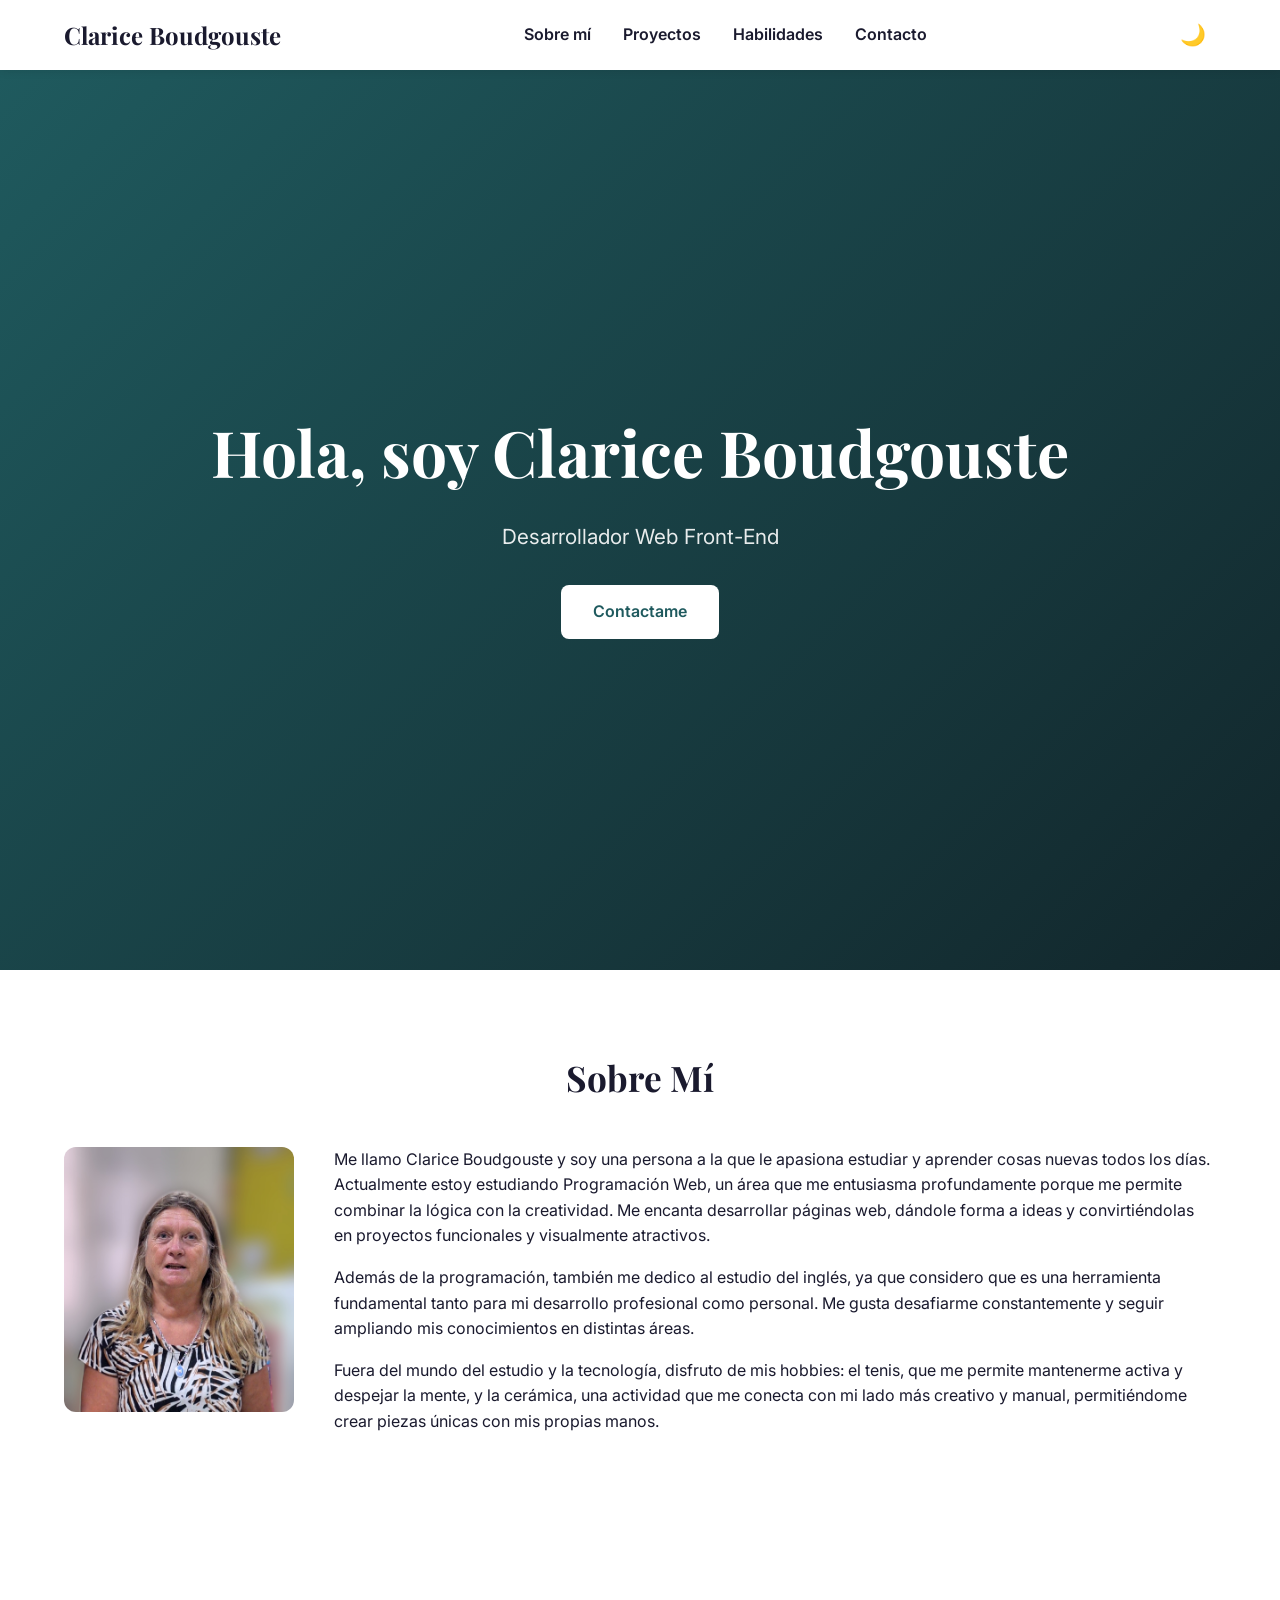
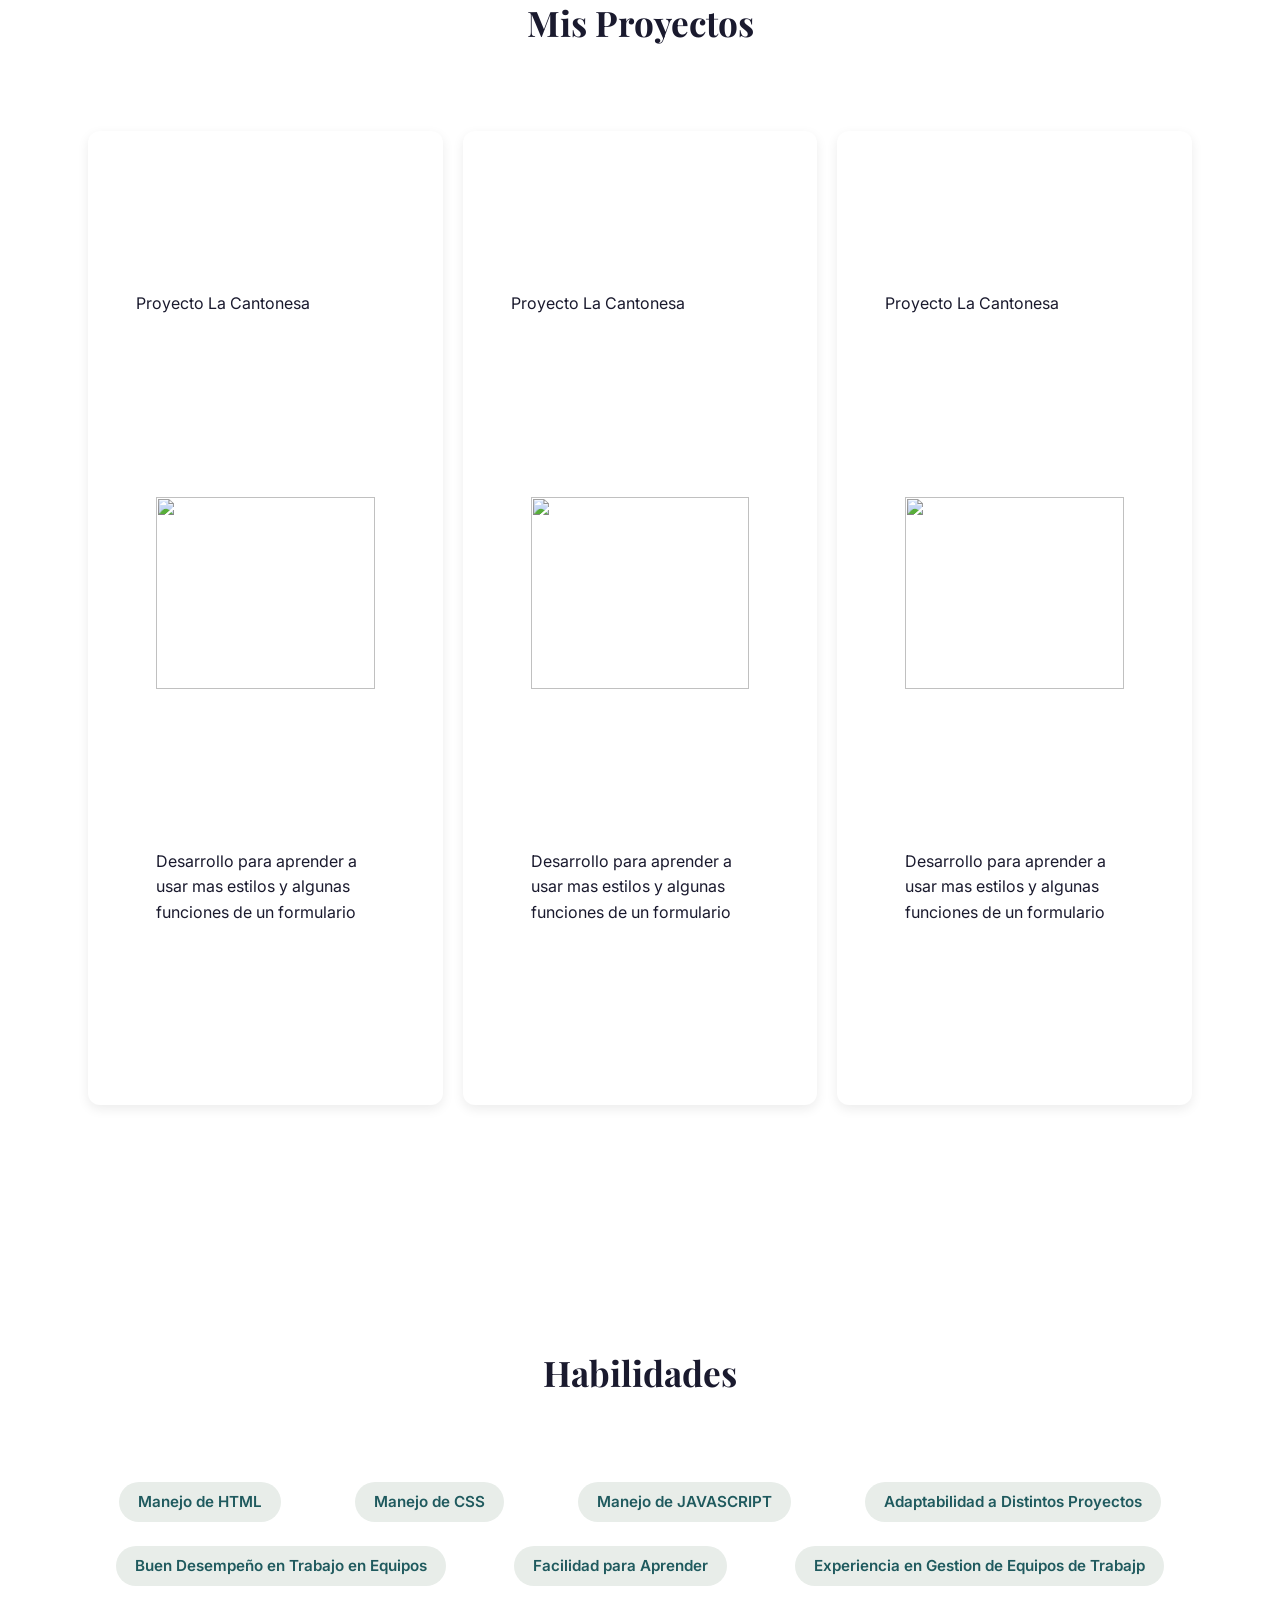
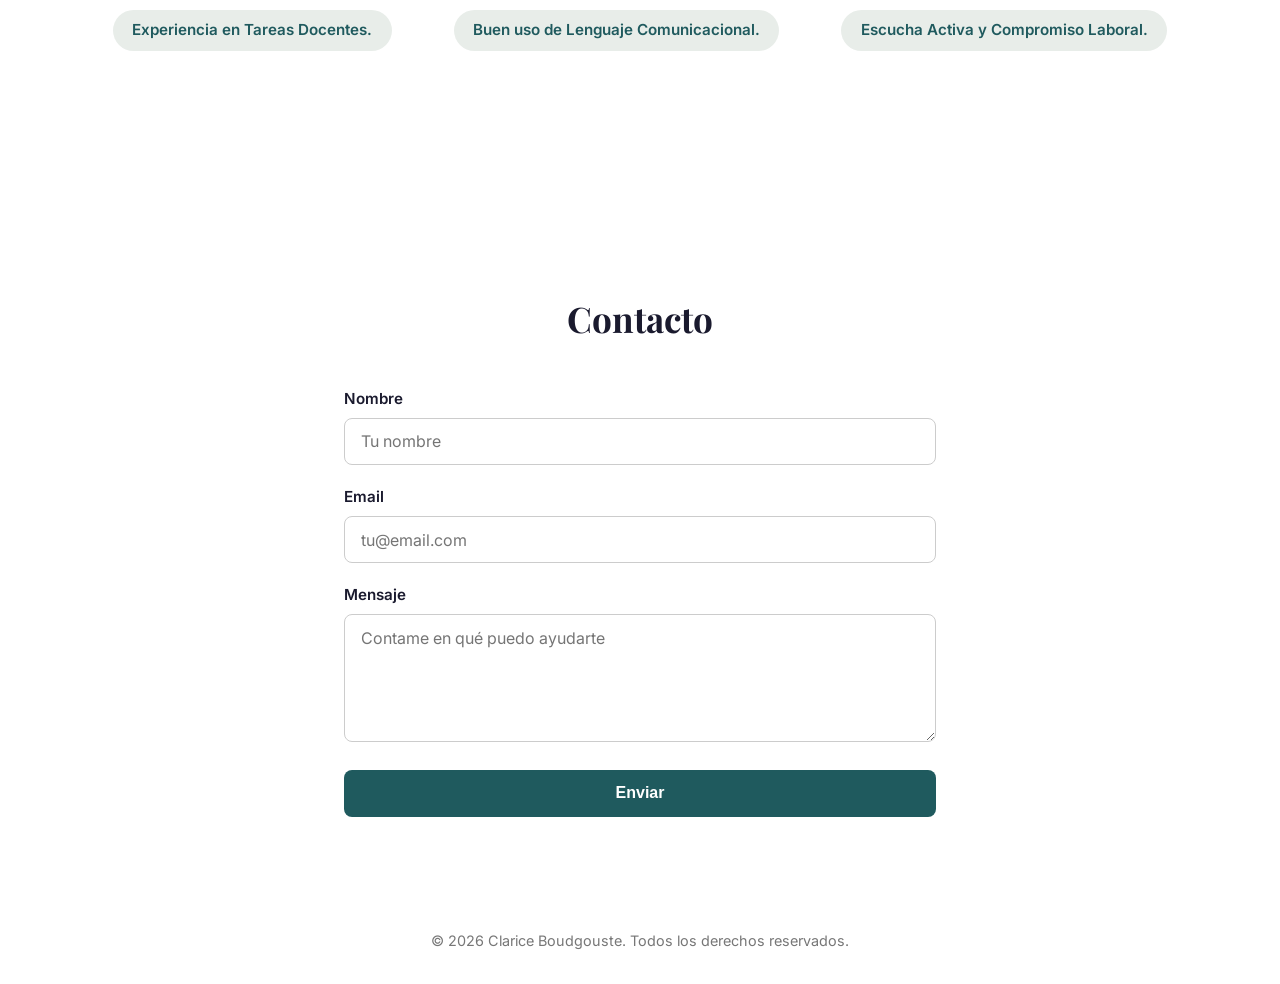
==== index.html @ e17a6f8a "Inicio del proyecto de mi portfolio" ====
<!DOCTYPE html>
<html lang="es">
<head>
  <meta charset="UTF-8">
  <meta name="viewport" content="width=device-width, initial-scale=1.0">
  <title>Mi Portfolio — [Tu Nombre]</title>
  <link rel="stylesheet" href="styles.css">
  <!-- Google Fonts -->
  <link rel="preconnect" href="https://fonts.googleapis.com">
  <link href="https://fonts.googleapis.com/css2?family=INTER:wght@400;600;700&family=PLAYFAIR+DISPLAY:wght@700&display=swap" rel="stylesheet">
</head>
<body>
  <header>
    <nav>
      <a href="#" class="logo">Clarice Boudgouste</a>
      <ul class="nav-links">
        <li><a href="#sobre-mi">Sobre mí</a></li>
        <li><a href="#proyectos">Proyectos</a></li>
        <li><a href="#habilidades">Habilidades</a></li>
        <li><a href="#contacto">Contacto</a></li>
      </ul>
      <button id="toggle-tema">🌙</button>
    </nav>
  </header>

  <main>
    <section id="hero">
      <h1>Hola, soy Clarice Boudgouste</h1>
      <p>Desarrollador Web Front-End</p>
      <a href="#contacto" class="btn-cta">Contactame</a>
    </section>

    <section id="sobre-mi">
      <h2>Sobre Mí</h2>
      <div class="sobre-mi-contenido">
        <img id="foto" src="foto_persona_mejorada.jpg" alt="Foto Personal">
        <div class="sobre-mi-texto">
          <p>Me llamo Clarice Boudgouste y soy una persona a la que le apasiona estudiar y aprender cosas nuevas todos los días. Actualmente estoy estudiando Programación Web, un área que me entusiasma profundamente porque me permite combinar la lógica con la creatividad. Me encanta desarrollar páginas web, dándole forma a ideas y convirtiéndolas en proyectos funcionales y visualmente atractivos. </p>

          <p>Además de la programación, también me dedico al estudio del inglés, ya que considero que es una herramienta fundamental tanto para mi desarrollo profesional como personal. Me gusta desafiarme constantemente y seguir ampliando mis conocimientos en distintas áreas. </p>

          <p>Fuera del mundo del estudio y la tecnología, disfruto de mis hobbies: el tenis, que me permite mantenerme activa y despejar la mente, y la cerámica, una actividad que me conecta con mi lado más creativo y manual, permitiéndome crear piezas únicas con mis propias manos.</p>
        </div>
      </div>
    </section>

    <section id="proyectos">
      <h2>Mis Proyectos</h2>
       

        <section class="proyectos-grid">

          <section class="tarjeta-proyecto">
            <section class="tarjeta-proyecto-h3">
              Proyecto La Cantonesa
            </section>
            <section class="tarjeta-proyecto-contenido">
              <section class="tarjeta-proyecto-img">
                <img src="C:\Users\cboud\Programacion web\Proyecto16\LA CANTONESA.jpg" alt="">
              </section>
              <section class="tarjeta-proyecto-p">
                Desarrollo para aprender a usar mas estilos y algunas funciones de un formulario
              </section>
            </section>
          </section> <!-- ✅ cierra la tarjeta 1 -->

          <section class="tarjeta-proyecto">
            <section class="tarjeta-proyecto-h3">
              Proyecto La Cantonesa
            </section>
            <section class="tarjeta-proyecto-contenido">
              <section class="tarjeta-proyecto-img">
                <img src="C:\Users\cboud\Programacion web\Proyecto16\LA CANTONESA.jpg" alt="">
              </section>
              <section class="tarjeta-proyecto-p">
                Desarrollo para aprender a usar mas estilos y algunas funciones de un formulario
              </section>
            </section>
          </section> <!-- ✅ cierra la tarjeta 2 -->


           <section class="tarjeta-proyecto">
            <section class="tarjeta-proyecto-h3">
              Proyecto La Cantonesa
            </section>
            <section class="tarjeta-proyecto-contenido">
              <section class="tarjeta-proyecto-img">
                <img src="C:\Users\cboud\Programacion web\Proyecto16\LA CANTONESA.jpg" alt="">
              </section>
              <section class="tarjeta-proyecto-p">
                Desarrollo para aprender a usar mas estilos y algunas funciones de un formulario
              </section>
            </section>
          </section> <!-- ✅ cierra la tarjeta 3 -->

       </section>
      <!-- Grid de tarjetas con Flexbox wrap -->
    </section>

    <section id="habilidades">
      <h2>Habilidades</h2>
      <section class="tags-container">
        <section class="tag">
          Manejo de HTML
        </section>
        <section class="tag">
          Manejo de CSS
        </section>
        <section class="tag">
          Manejo de JAVASCRIPT
        </section>
         <section class="tag">
          Adaptabilidad a Distintos Proyectos
        </section> <section class="tag">
          Buen Desempeño en Trabajo en Equipos
        </section> <section class="tag">
          Facilidad para Aprender
        </section> <section class="tag">
          Experiencia en Gestion de Equipos de Trabajp
        </section> <section class="tag">
          Experiencia en Tareas Docentes.
        </section> 
         <section class="tag">
          Buen uso de Lenguaje Comunicacional.
        </section>
       <section class="tag">
         Escucha Activa y Compromiso Laboral.
        </section>

      </section>
      <!-- Tags o barras de tecnologías -->
    </section>

    
     <section id="contacto">
      <h2>Contacto</h2>
      <form id="form-contacto">
        <div>
          <label for="nombre">Nombre</label>
          <input type="text" id="nombre" name="nombre" placeholder="Tu nombre">
        </div>
        <div>
          <label for="email">Email</label>
          <input type="email" id="email" name="email" placeholder="tu@email.com">
        </div>
        <div>
          <label for="mensaje">Mensaje</label>
          <textarea id="mensaje" name="mensaje" placeholder="Contame en qué puedo ayudarte"></textarea>
        </div>
        <button type="submit">Enviar</button>
      </form>
    </section>
  </main>

  <footer>
    <p>© 2026 Clarice Boudgouste. Todos los derechos reservados.</p>
  </footer>

  <script src="script.js"></script>
</body>
</html>
---- styles.css ----
/* ============================================
   BASE
   ============================================ */
* {
  box-sizing: border-box;
}

body {
  margin: 0;
  padding: 0;
  font-family: 'Inter', sans-serif;
  line-height: 1.6;
  color: #1a1a2e;
  transition: background 0.3s ease, color 0.3s ease;
}

h1, h2 {
  font-family: 'Playfair Display', serif;
  margin: 0;
}

p, ul {
  margin: 0;
  padding: 0;
}

a {
  text-decoration: none;
  color: inherit;
}

section {
  padding: 5rem 1.5rem;
  max-width: 75rem;
  margin: 0 auto;
}

section h2 {
  font-size: 2.2rem;
  margin-bottom: 2.5rem;
  text-align: center;
}

#proyectos h2,
#habilidades h2 {
  margin-bottom: 0;
}

footer {
  text-align: center;
  padding: 2rem 1.5rem;
  font-size: 0.9rem;
  color: #777;
}

/* ============================================
   NAVEGACIÓN
   ============================================ */
header {
  position: sticky;
  top: 0;
  z-index: 100;
  background: #ffffff;
  box-shadow: 0 0.125rem 0.5rem rgba(0, 0, 0, 0.08);
}

nav {
  display: flex;
  justify-content: space-between;
  align-items: center;
  padding: 1rem 1.5rem;
  max-width: 75rem;
  margin: 0 auto;
  gap: 1rem;
}

.logo {
  font-family: 'Playfair Display', serif;
  font-size: 1.5rem;
  font-weight: 700;
}

.nav-links {
  display: flex;
  align-items: center;
  gap: 2rem;
  list-style: none;
}

.nav-links a {
  font-size: 1rem;
  font-weight: 600;
  transition: color 0.3s ease;
}

.nav-links a:hover {
  color: #1F5A5E;
}

#toggle-tema {
  border: none;
  background: none;
  font-size: 1.3rem;
  cursor: pointer;
  padding: 0.3rem 0.6rem;
  border-radius: 0.5rem;
  transition: background 0.3s ease;
}

#toggle-tema:hover {
  background: rgba(0, 0, 0, 0.06);
}

/* ============================================
   HERO
   ============================================ */
#hero {
  min-height: 100vh;
  max-width: 100%;
  display: flex;
  flex-direction: column;
  align-items: center;
  justify-content: center;
  text-align: center;
  padding: 2rem 1.5rem;
  background: linear-gradient(135deg, #1F5A5E 0%, #12262B 100%);
  color: #ffffff;
}

#hero h1 {
  font-size: clamp(2.5rem, 5vw, 4rem);
  font-weight: 700;
  margin-bottom: 1rem;
}

#hero p {
  font-size: clamp(1rem, 2vw, 1.3rem);
  font-family: 'Inter', sans-serif;
  max-width: 40rem;
  margin-bottom: 2rem;
  opacity: 0.9;
}

.btn-cta {
  display: inline-block;
  padding: 0.9rem 2rem;
  border: none;
  border-radius: 0.5rem;
  background: #ffffff;
  color: #1F5A5E;
  font-size: 1rem;
  font-weight: 600;
  cursor: pointer;
  transition: transform 0.3s ease, box-shadow 0.3s ease;
}

.btn-cta:hover {
  transform: translateY(-0.25rem);
  box-shadow: 0 0.5rem 1rem rgba(0, 0, 0, 0.2);
}

/* ============================================
   SOBRE MÍ
   ============================================ */
#sobre-mi {
  display: flex;
  flex-direction: column;
  align-items: center;
}

.sobre-mi-contenido {
  display: flex;
  flex-wrap: wrap;
  align-items: flex-start;
  justify-content: center;
  gap: 2.5rem;
  text-align: left;
  width: 100%;
}

#foto {
  width: 20%;
  min-width: 12rem;
  border-radius: 0.75rem;
  flex-shrink: 0;
}

.sobre-mi-texto {
  flex: 1 1 20rem;
  display: flex;
  flex-direction: column;
  gap: 1rem;
}
/* ============================================
   PROYECTOS (Flexbox wrap)
   ============================================ */
.proyectos-grid {
  display: flex;
  flex-wrap: wrap;
  gap: 1.25rem; /* 20px */
}

.tarjeta-proyecto {
  flex: 1 1 17.5rem; /* base 280px */
  background: #ffffff;
  border-radius: 0.75rem;
  overflow: hidden;
  box-shadow: 0 0.25rem 0.75rem rgba(0, 0, 0, 0.08);
  transition: all 0.3s ease;
}

.tarjeta-proyecto:hover {
  transform: translateY(-0.5rem);
  box-shadow: 0 0.75rem 1.5rem rgba(0, 0, 0, 0.15);
}

.tarjeta-proyecto img {
  width: 100%;
  height: 12rem;
  object-fit: cover;
  display: block;
}

.tarjeta-proyecto-contenido {
  padding: 1.25rem;
}

.tarjeta-proyecto h3 {
  font-size: 1.2rem;
  margin-bottom: 0.5rem;
}

.tarjeta-proyecto p {
  font-size: 0.95rem;
  color: #555;
}

/* ============================================
   HABILIDADES (tags/badges)
   ============================================ */
.tags-container {
  display: flex;
  flex-wrap: wrap;
  justify-content: center;
  row-gap: 1.5rem;     /* separación vertical, entre líneas */
  column-gap: 0.75rem; /* separación horizontal, entre tags */
}

.tag {
  display: inline-block;
  padding: 0.5rem 1.2rem;
  border-radius: 2rem;
  background: #E8EDE9;
  color: #1F5A5E;
  font-size: 0.95rem;
  font-weight: 600;
  transition: transform 0.3s ease, background 0.3s ease;
}

.tag:hover {
  transform: translateY(-0.2rem);
  background: #C9A24B;
  color: #ffffff;
}

/* ============================================
   CONTACTO (Formulario)
   ============================================ */
#contacto {
  max-width: 40rem;
}

#form-contacto {
  display: flex;
  flex-direction: column;
  gap: 1.25rem;
}

#form-contacto label {
  font-size: 0.95rem;
  font-weight: 600;
  margin-bottom: 0.4rem;
  display: block;
}

#form-contacto input,
#form-contacto textarea {
  width: 100%;
  padding: 0.8rem 1rem;
  border: 0.0625rem solid #ccc;
  border-radius: 0.5rem;
  font-size: 1rem;
  font-family: inherit;
  outline: none;
  transition: border-color 0.3s ease, box-shadow 0.3s ease;
}

#form-contacto textarea {
  resize: vertical;
  min-height: 8rem;
}

#form-contacto input:focus,
#form-contacto textarea:focus {
  border-color: #1F5A5E;
  box-shadow: 0 0 0 0.2rem rgba(31, 90, 94, 0.2);
}

#form-contacto button {
  padding: 0.9rem;
  border: none;
  border-radius: 0.5rem;
  background: #1F5A5E;
  color: #ffffff;
  font-size: 1rem;
  font-weight: 600;
  cursor: pointer;
  transition: background 0.3s ease;
}

#form-contacto button:hover {
  background: #163E41;
}

/* ============================================
   MODO OSCURO
   ============================================ */
body.dark-mode {
  background: #12262B;
  color: #e0e0e0;
}

body.dark-mode header {
  background: #16302F;
  box-shadow: 0 0.125rem 0.5rem rgba(0, 0, 0, 0.4);
}

body.dark-mode .logo {
  color: #e0e0e0;
}

body.dark-mode .nav-links a {
  color: #e0e0e0;
}

body.dark-mode #toggle-tema:hover {
  background: rgba(255, 255, 255, 0.1);
}

body.dark-mode .tarjeta-proyecto {
  background: #16302F;
  color: #e0e0e0;
}

body.dark-mode .tarjeta-proyecto p {
  color: #b0b0b0;
}

body.dark-mode .tag {
  background: #16302F;
  color: #C9A24B;
}

body.dark-mode input,
body.dark-mode textarea {
  background: #16302F;
  color: #e0e0e0;
  border-color: #444;
}

body.dark-mode input:focus,
body.dark-mode textarea:focus {
  border-color: #C9A24B;
  box-shadow: 0 0 0 0.2rem rgba(201, 162, 75, 0.25);
}

body.dark-mode footer {
  color: #999;
}

/* ============================================
   RESPONSIVE
   ============================================ */

/* Tablet */
@media (max-width: 768px) {
  nav {
    flex-wrap: wrap;
  }

  .nav-links {
    flex-direction: column;
    align-items: center;
    gap: 1rem;
    width: 100%;
    order: 3;
    padding-top: 1rem;
  }

  .proyectos-grid {
    gap: 1rem;
  }

  .tarjeta-proyecto {
    flex: 1 1 45%; /* 2 columnas */
  }

  section {
    padding: 3.5rem 1.5rem;
  }
}

/* Móvil */
@media (max-width: 480px) {
  .proyectos-grid {
    flex-direction: column;
  }

  .tarjeta-proyecto {
    flex: 1 1 100%; /* 1 columna */
  }

  h1 {
    font-size: 1.8rem;
  }

  .sobre-mi-contenido {
    flex-direction: column;
    align-items: center;
    text-align: center;
  }

  #foto {
    width: 50%;
  }

  #contacto {
    padding: 3rem 1rem;
  }

  nav {
    padding: 1rem;
  }
}
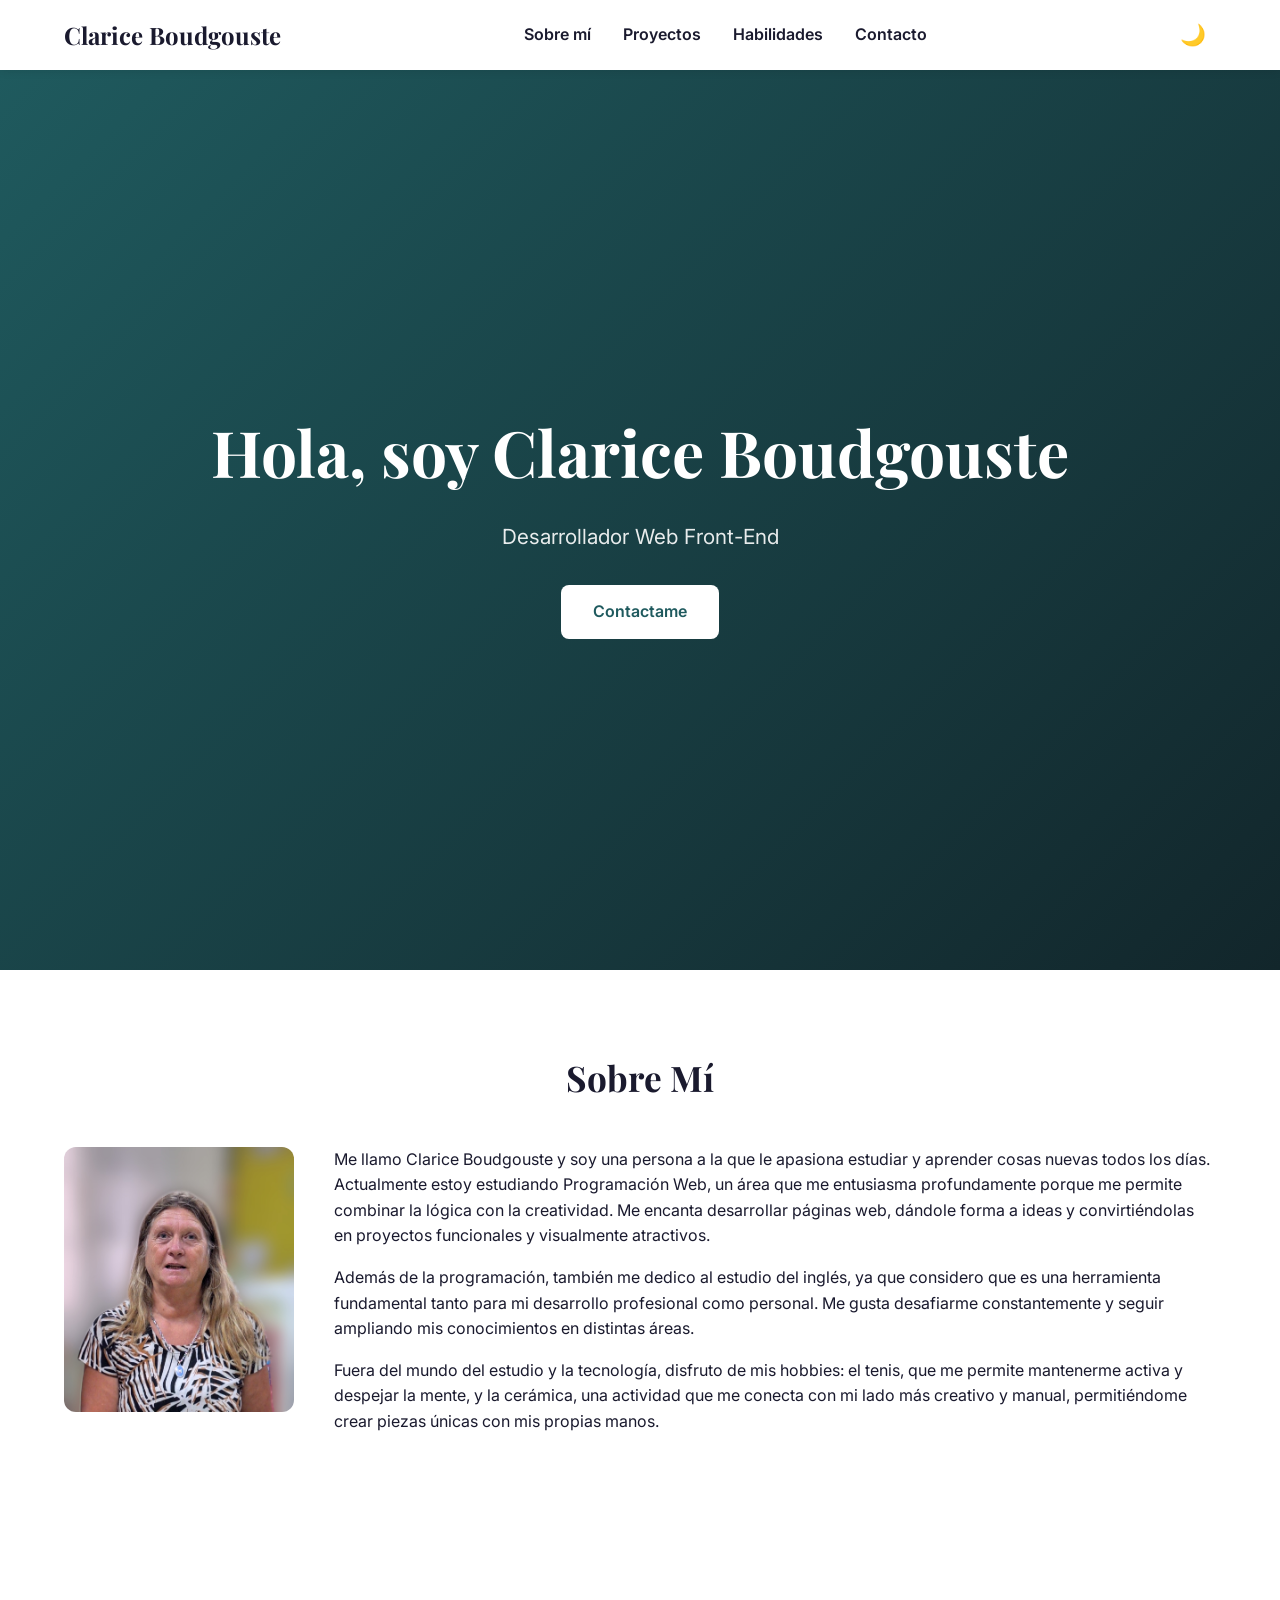
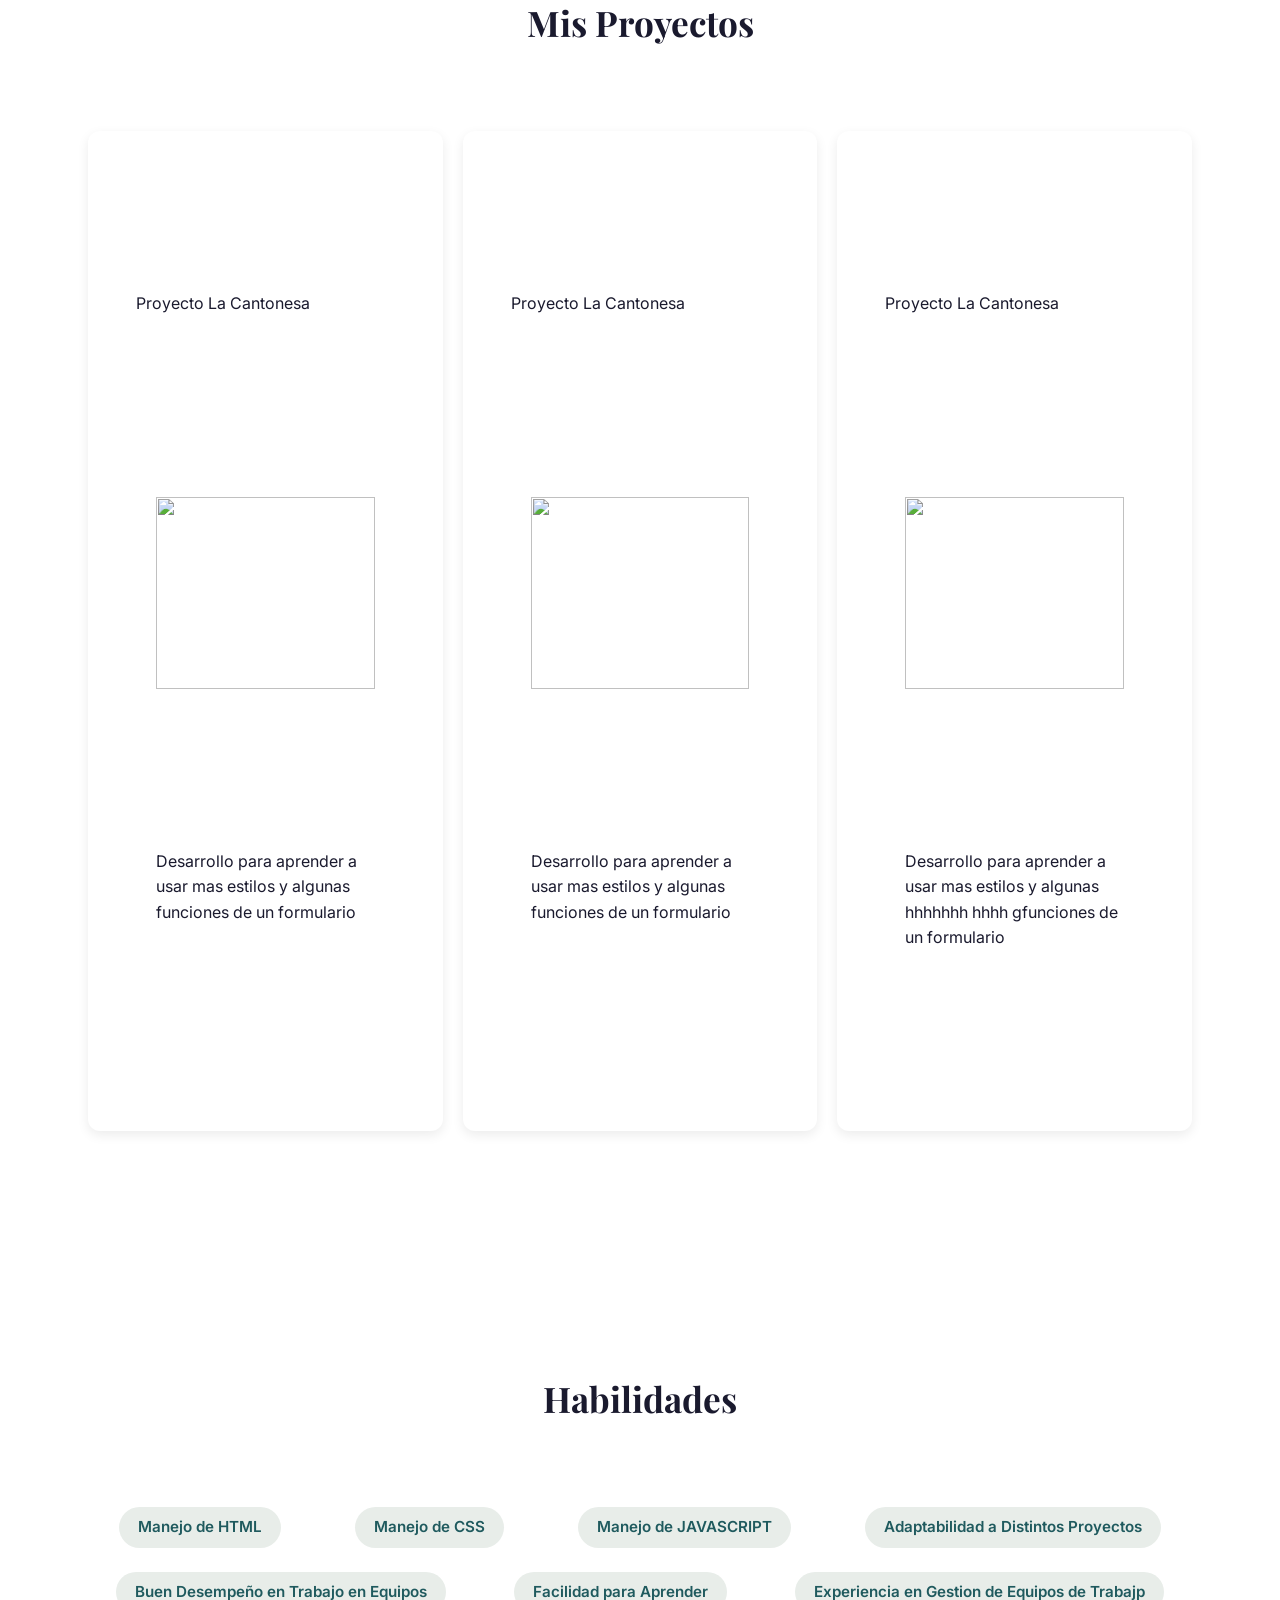
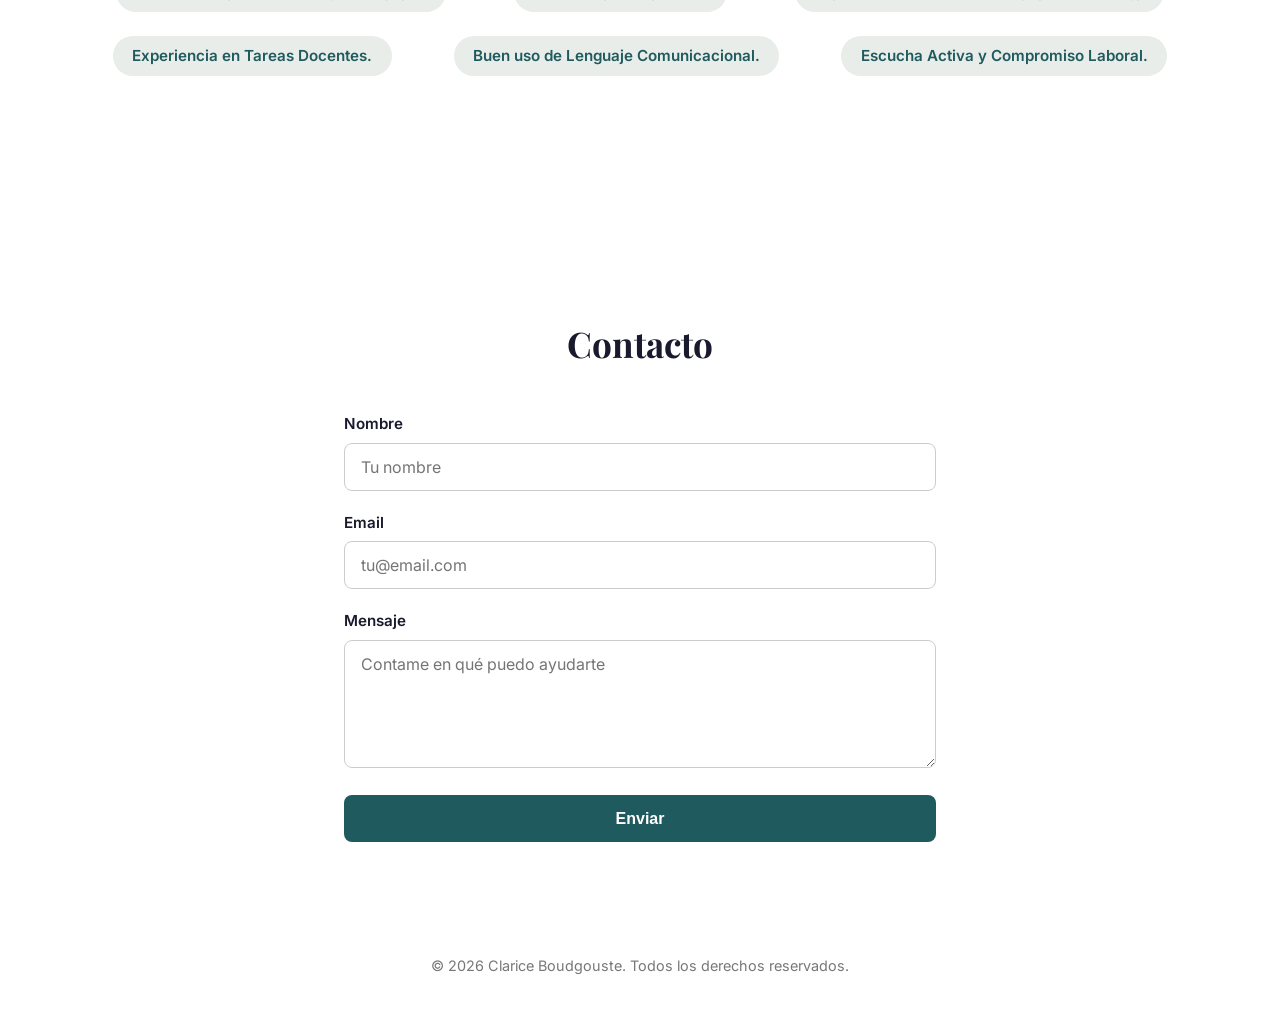
==== commit 1e455457: "Prueba de modificacion" ====
--- a/index.html
+++ b/index.html
@@ -88,7 +88,7 @@
                 <img src="C:\Users\cboud\Programacion web\Proyecto16\LA CANTONESA.jpg" alt="">
               </section>
               <section class="tarjeta-proyecto-p">
-                Desarrollo para aprender a usar mas estilos y algunas funciones de un formulario
+                Desarrollo para aprender a usar mas estilos y algunas  hhhhhhh   hhhh  gfunciones de un formulario
               </section>
             </section>
           </section> <!-- ✅ cierra la tarjeta 3 -->
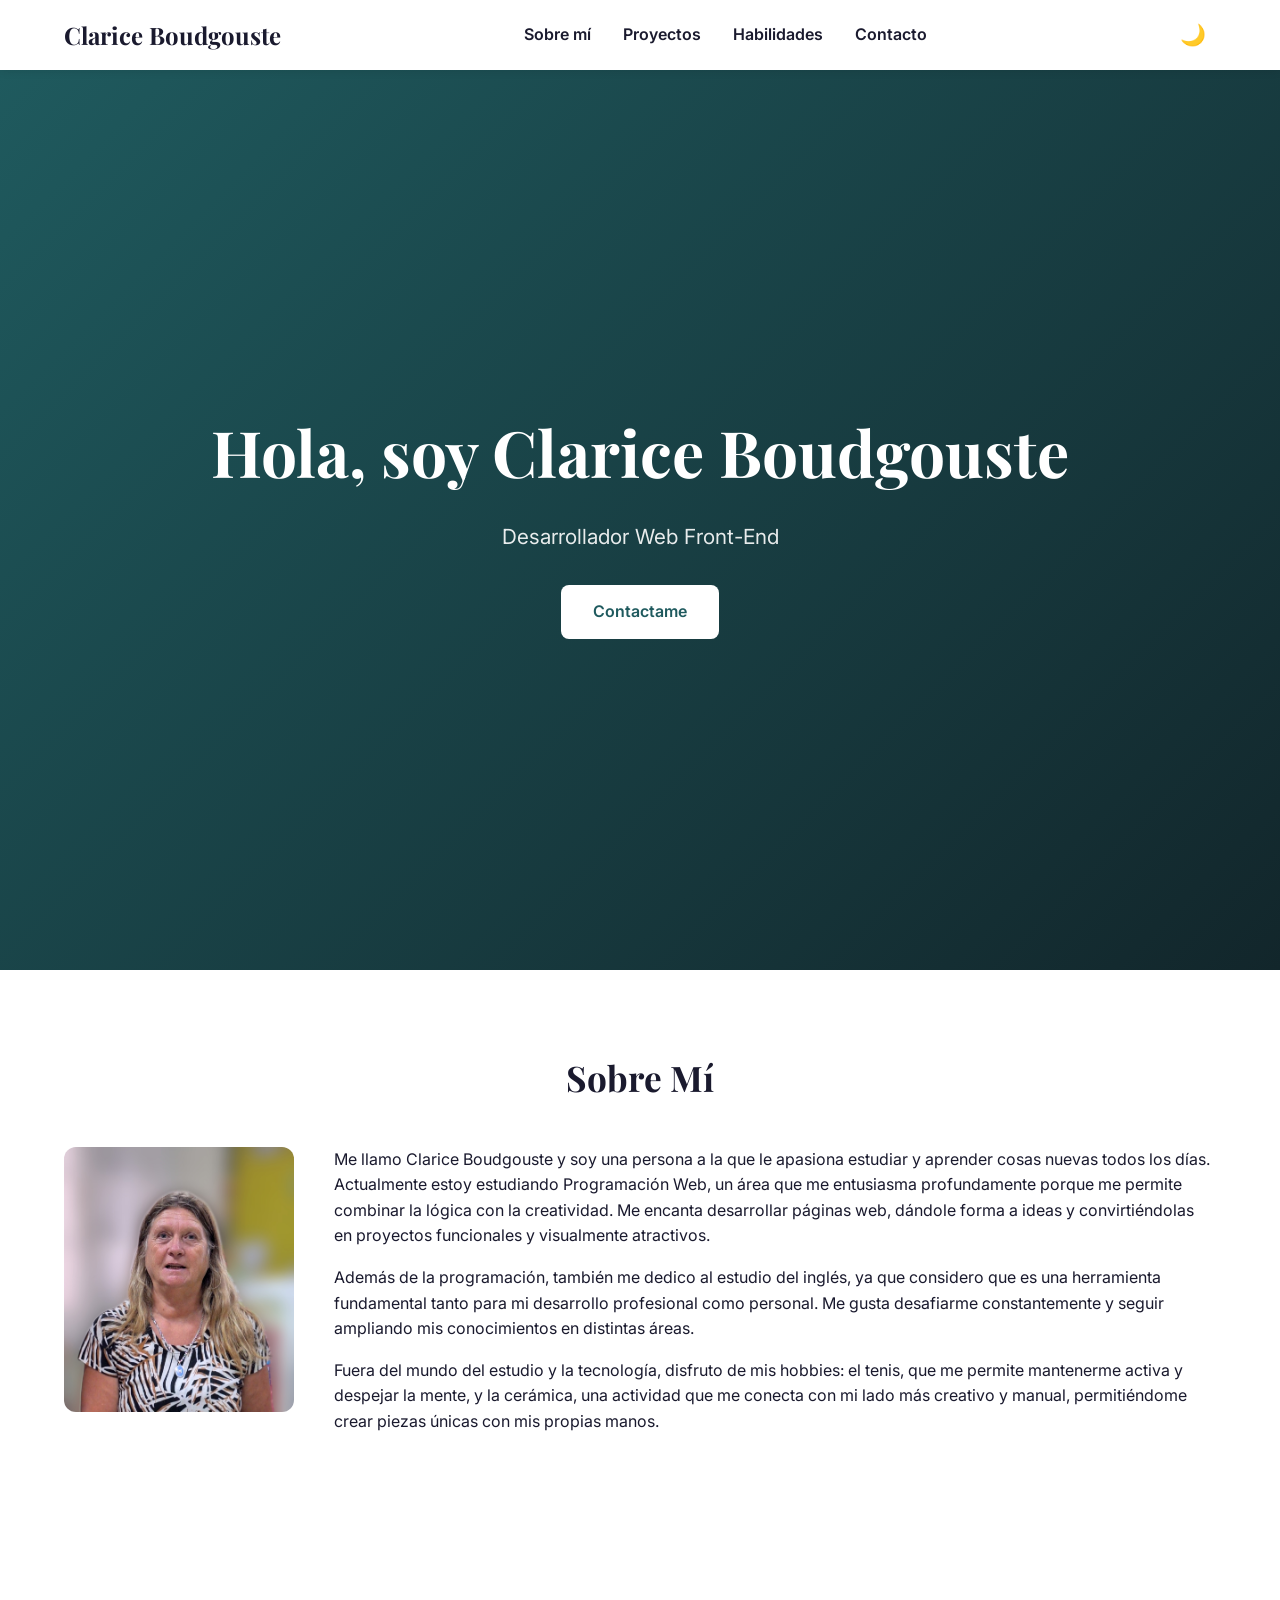
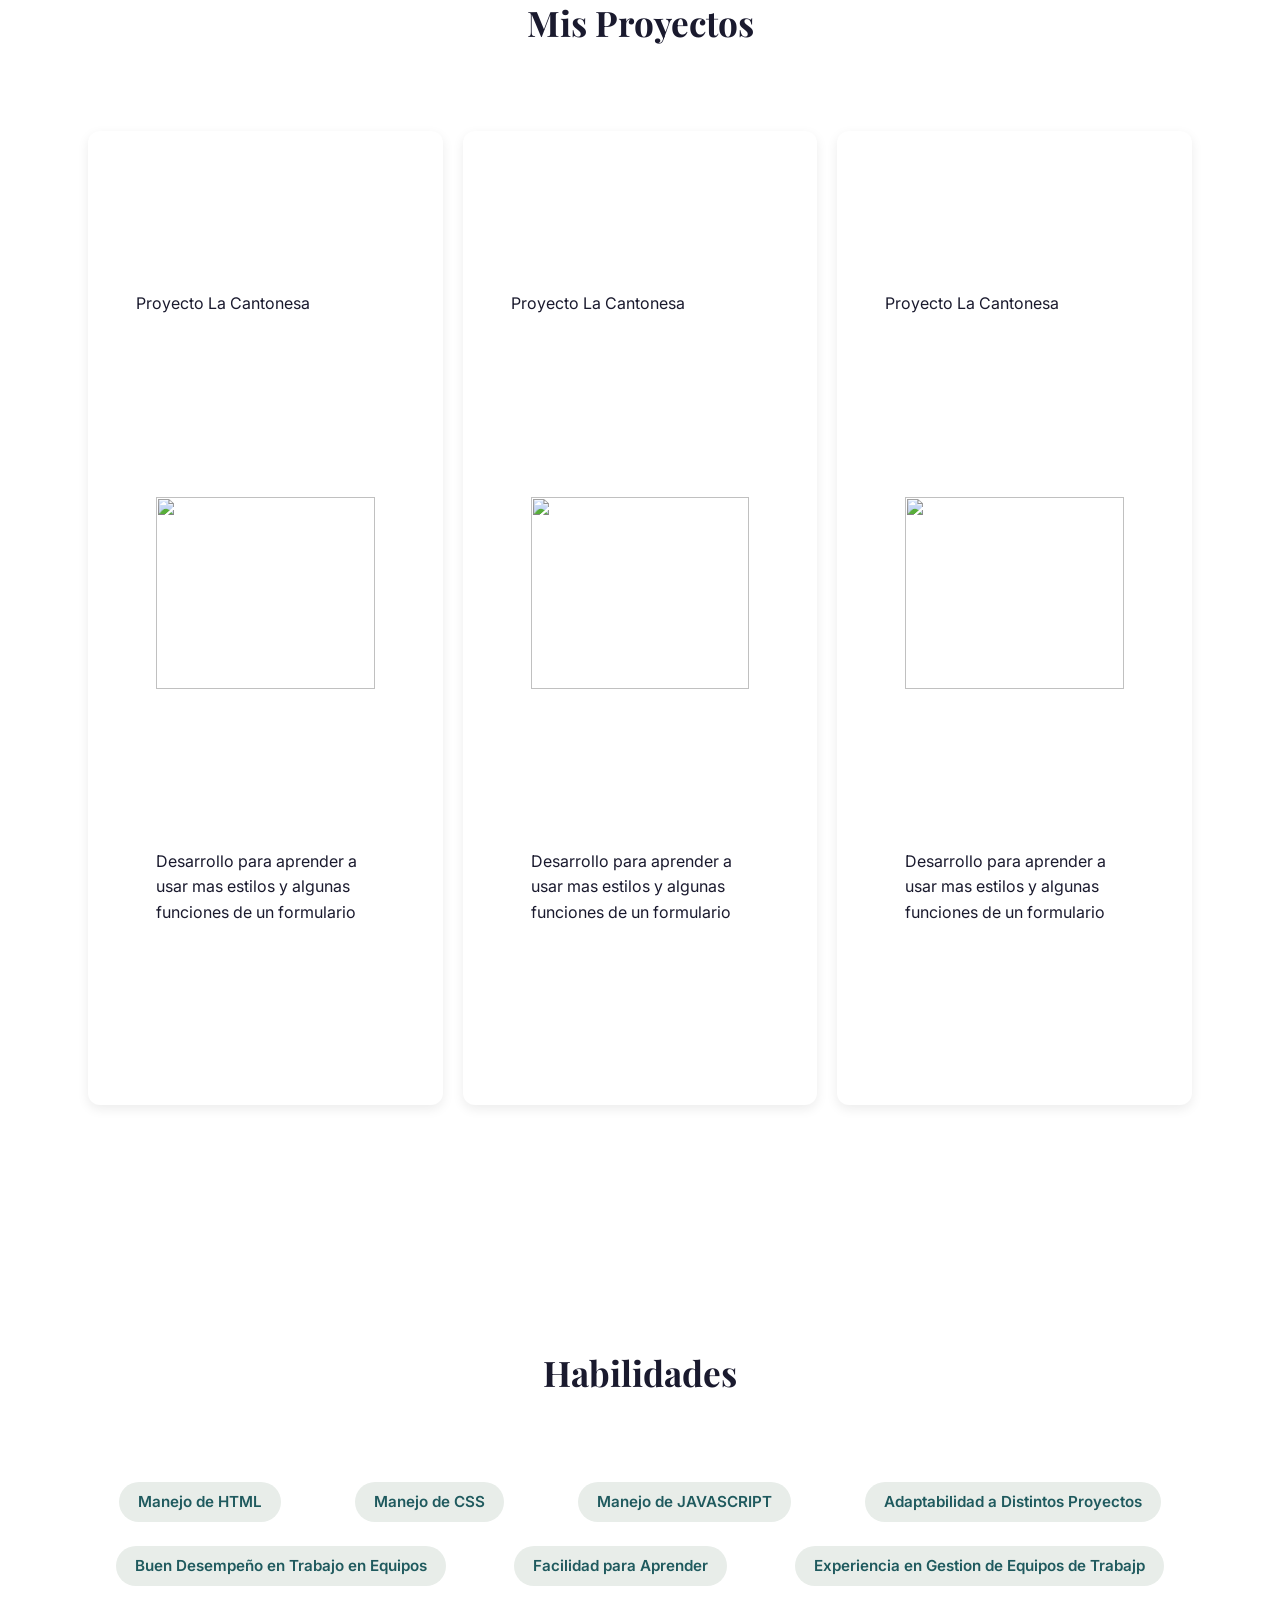
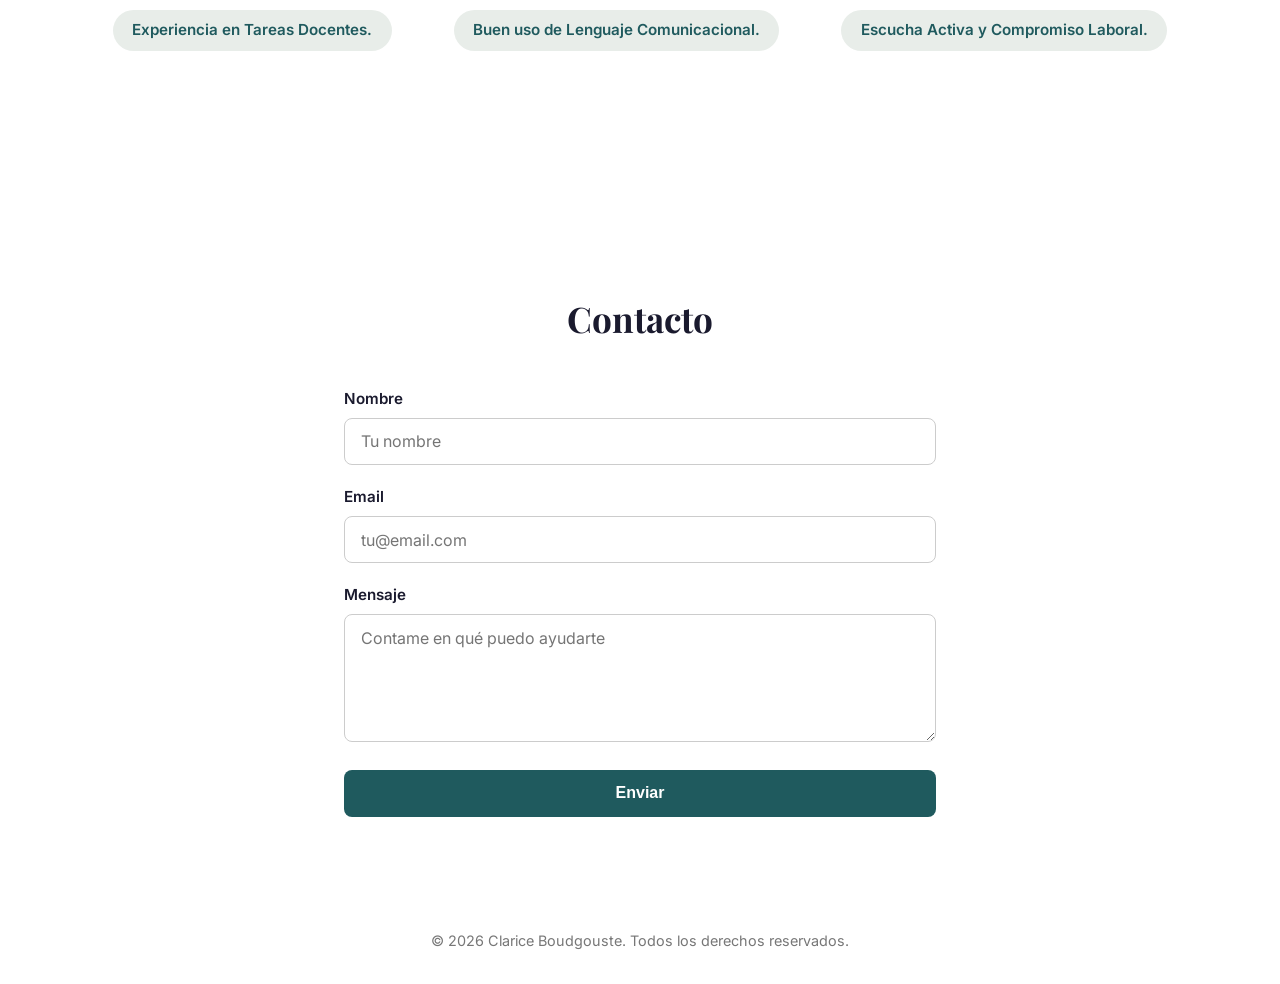
==== commit e3b92db1: "acomodar texto" ====
--- a/index.html
+++ b/index.html
@@ -88,7 +88,7 @@
                 <img src="C:\Users\cboud\Programacion web\Proyecto16\LA CANTONESA.jpg" alt="">
               </section>
               <section class="tarjeta-proyecto-p">
-                Desarrollo para aprender a usar mas estilos y algunas  hhhhhhh   hhhh  gfunciones de un formulario
+                Desarrollo para aprender a usar mas estilos y algunas funciones de un formulario
               </section>
             </section>
           </section> <!-- ✅ cierra la tarjeta 3 -->
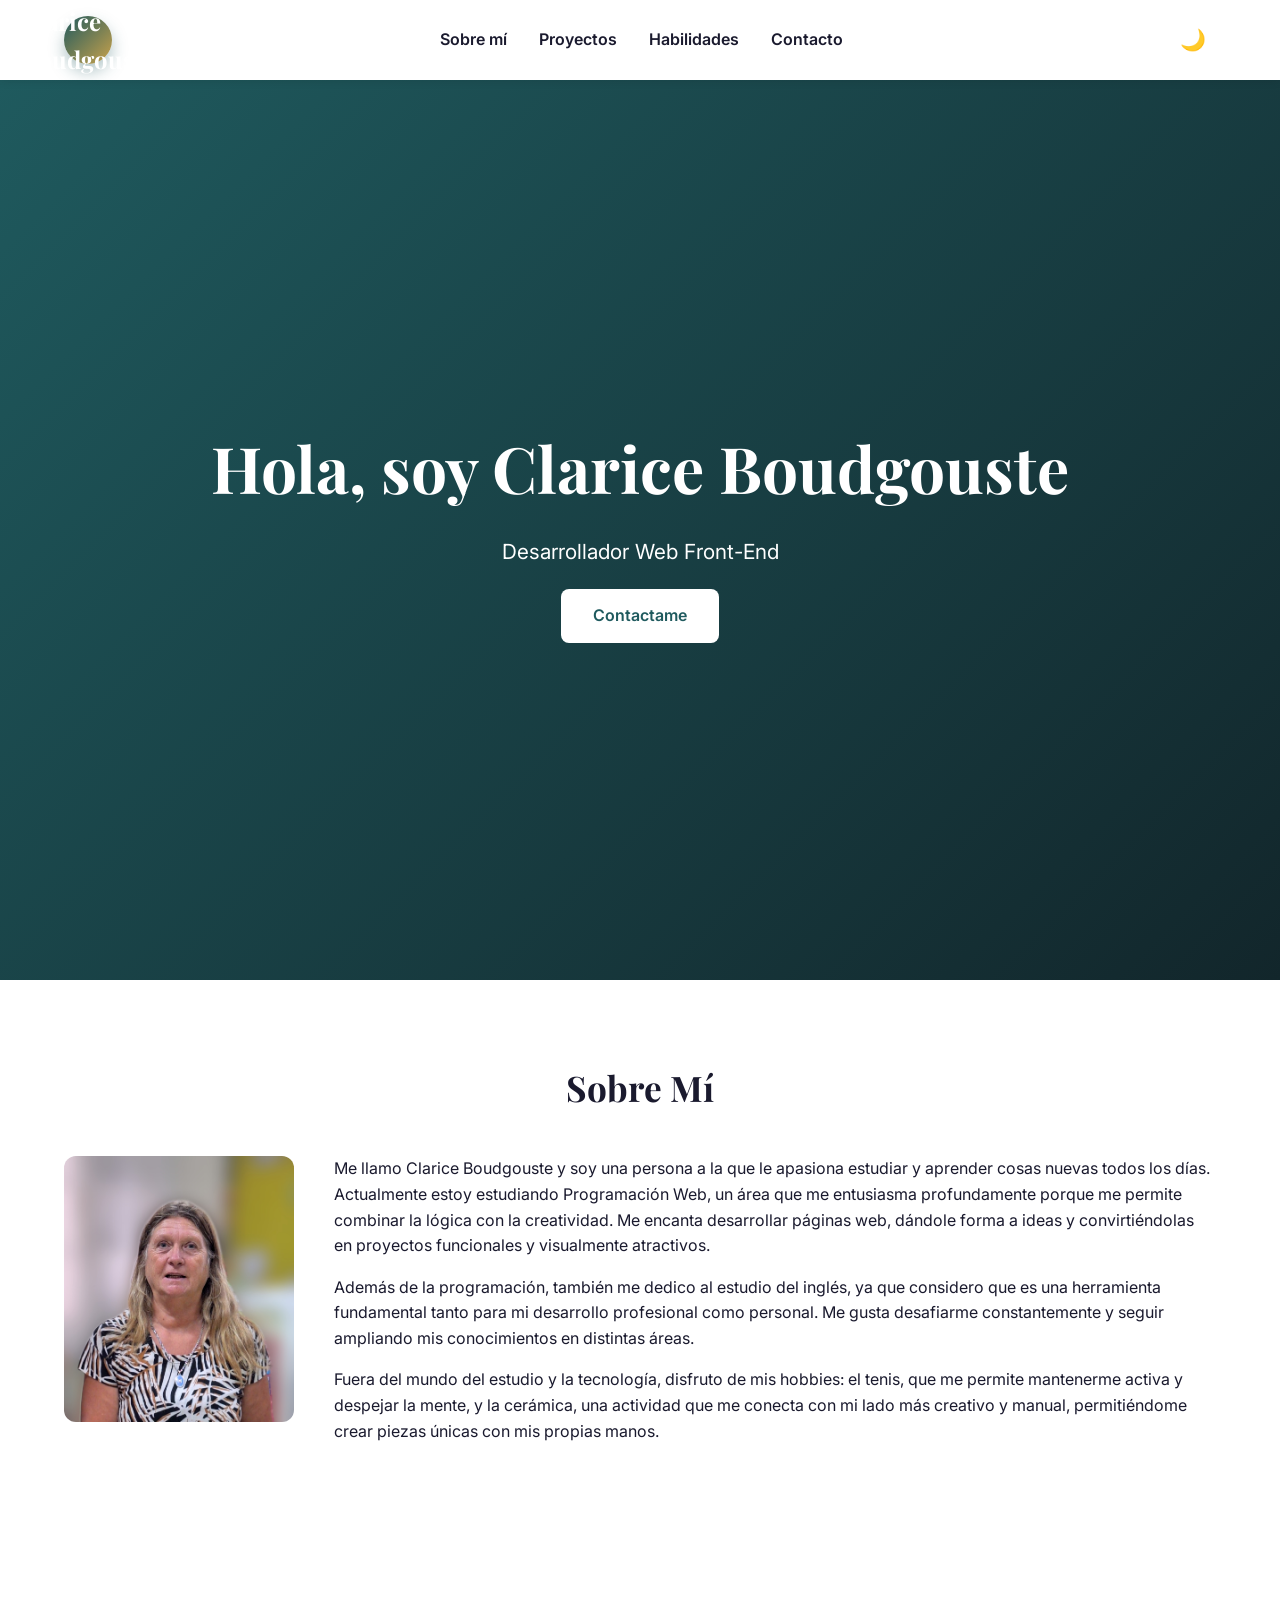
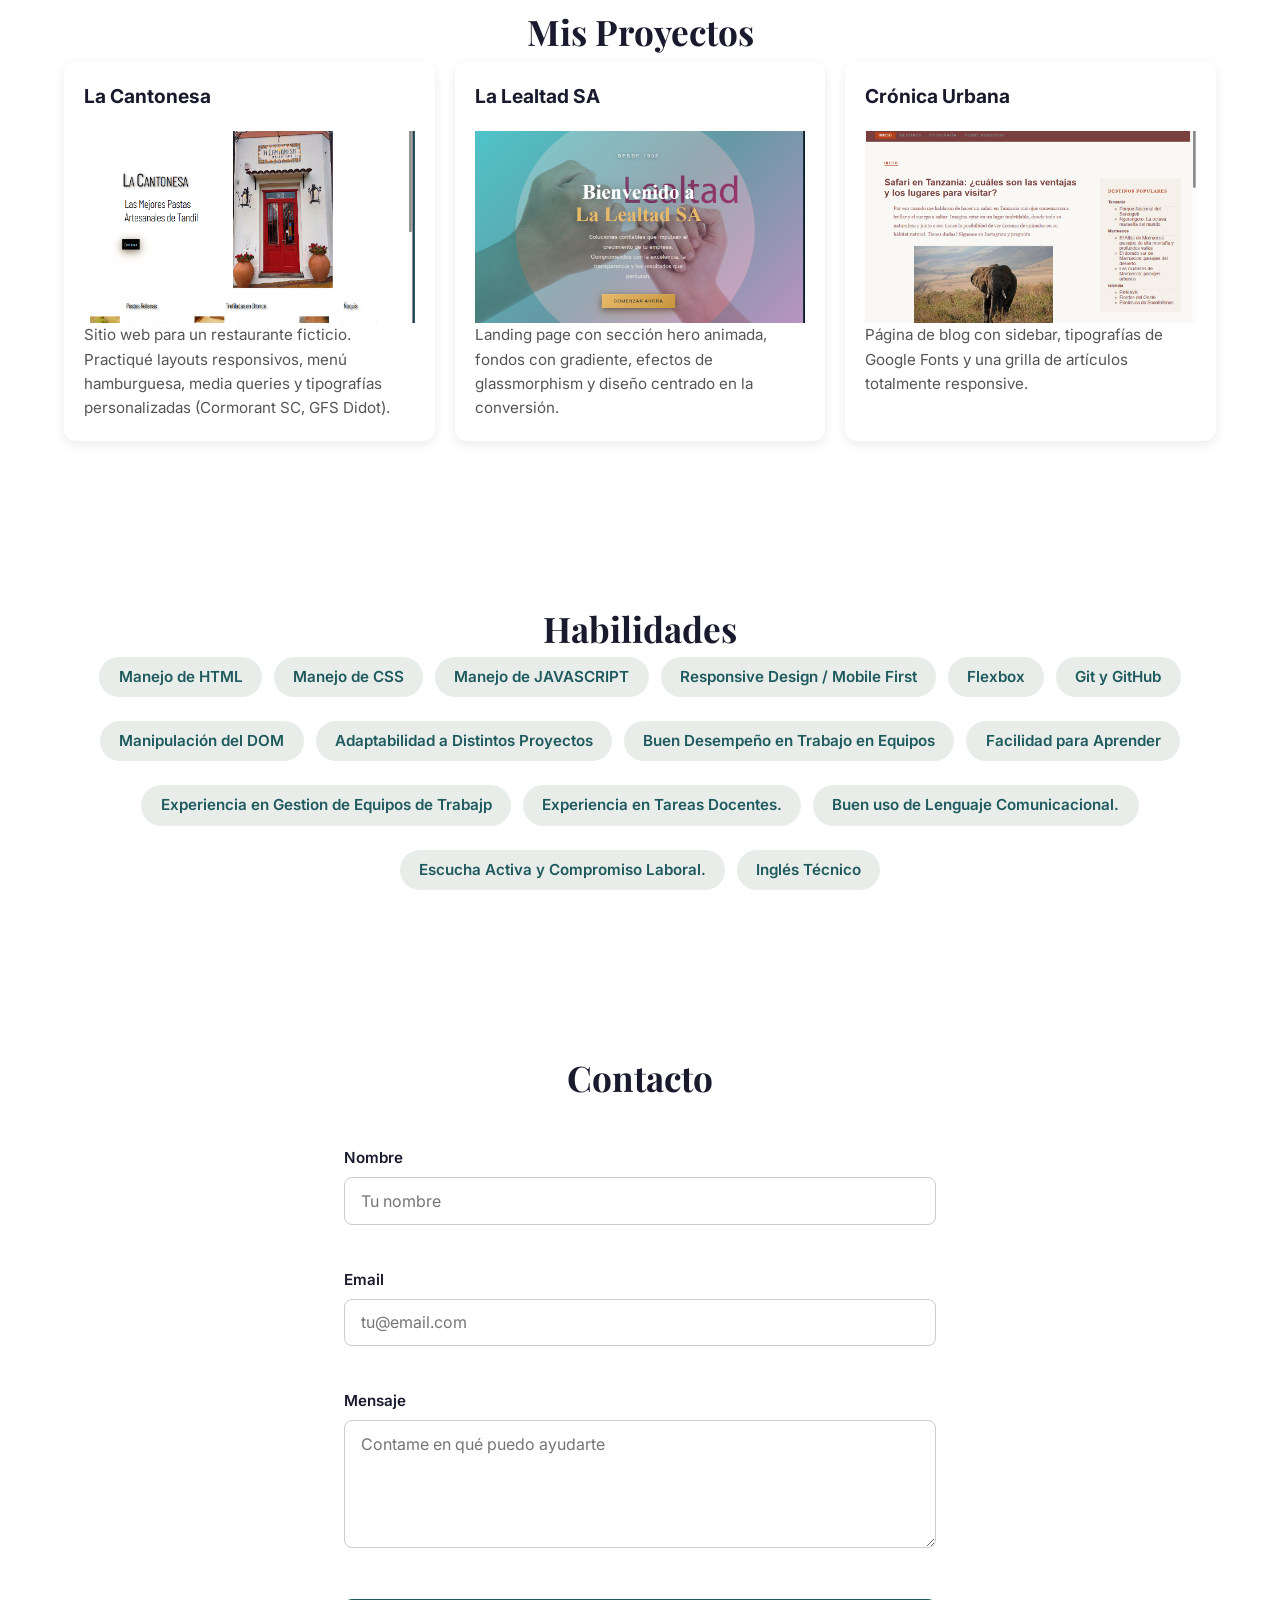
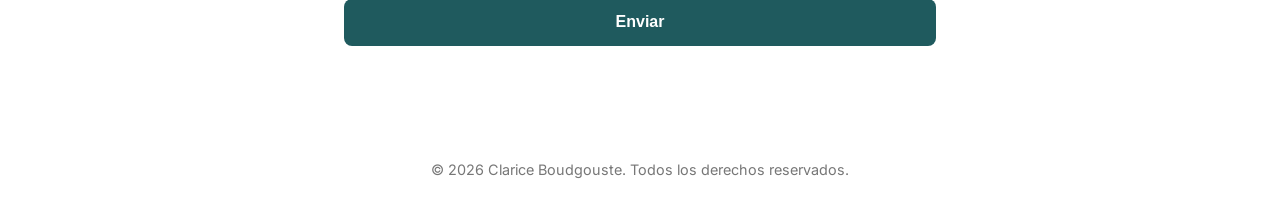
==== commit cdc0da8b: "agregado de clima" ====
--- a/index.html
+++ b/index.html
@@ -3,7 +3,7 @@
 <head>
   <meta charset="UTF-8">
   <meta name="viewport" content="width=device-width, initial-scale=1.0">
-  <title>Mi Portfolio — [Tu Nombre]</title>
+  <title>Mi Portfolio — Clarice Boudgouste</title>
   <link rel="stylesheet" href="styles.css">
   <!-- Google Fonts -->
   <link rel="preconnect" href="https://fonts.googleapis.com">
@@ -27,6 +27,7 @@
     <section id="hero">
       <h1>Hola, soy Clarice Boudgouste</h1>
       <p>Desarrollador Web Front-End</p>
+      <div id="clima" class="clima-card" aria-live="polite">Cargando clima de Tandil...</div>
       <a href="#contacto" class="btn-cta">Contactame</a>
     </section>
 
@@ -46,109 +47,131 @@
 
     <section id="proyectos">
       <h2>Mis Proyectos</h2>
-       
+       <div class="proyectos-grid">
 
-        <section class="proyectos-grid">
+          <div class="tarjeta-proyecto">
+            <div class="tarjeta-proyecto-h3">
+              La Cantonesa
+          </div>
+            <div class="tarjeta-proyecto-contenido">
+              <div class="tarjeta-proyecto-img">
+                <img src="La Cantonesa.jpg" alt="Sitio web del restaurante La Cantonesa">
+              </div>
+              <div class="tarjeta-proyecto-p">
+                Sitio web para un restaurante ficticio. Practiqué layouts responsivos, menú hamburguesa, media queries y tipografías personalizadas (Cormorant SC, GFS Didot).
+              </div>
+            </div>
+          </div>
 
-          <section class="tarjeta-proyecto">
-            <section class="tarjeta-proyecto-h3">
-              Proyecto La Cantonesa
-            </section>
-            <section class="tarjeta-proyecto-contenido">
-              <section class="tarjeta-proyecto-img">
-                <img src="C:\Users\cboud\Programacion web\Proyecto16\LA CANTONESA.jpg" alt="">
-              </section>
-              <section class="tarjeta-proyecto-p">
-                Desarrollo para aprender a usar mas estilos y algunas funciones de un formulario
-              </section>
-            </section>
-          </section> <!-- ✅ cierra la tarjeta 1 -->
+          <div class="tarjeta-proyecto">
+            <div class="tarjeta-proyecto-h3">
+              La Lealtad SA
+            </div>
+            <div class="tarjeta-proyecto-contenido">
+              <div class="tarjeta-proyecto-img">
+                <img src="La lealtad.jpg" alt="Landing page La Lealtad SA">
+              </div>
+              <div class="tarjeta-proyecto-p">
+                Landing page con sección hero animada, fondos con gradiente, efectos de glassmorphism y diseño centrado en la conversión.
+              </div>
+            </div>
+          </div>
 
-          <section class="tarjeta-proyecto">
-            <section class="tarjeta-proyecto-h3">
-              Proyecto La Cantonesa
-            </section>
-            <section class="tarjeta-proyecto-contenido">
-              <section class="tarjeta-proyecto-img">
-                <img src="C:\Users\cboud\Programacion web\Proyecto16\LA CANTONESA.jpg" alt="">
-              </section>
-              <section class="tarjeta-proyecto-p">
-                Desarrollo para aprender a usar mas estilos y algunas funciones de un formulario
-              </section>
-            </section>
-          </section> <!-- ✅ cierra la tarjeta 2 -->
+          <div class="tarjeta-proyecto">
+            <div class="tarjeta-proyecto-h3">
+              Crónica Urbana
+            </div>
+            <div class="tarjeta-proyecto-contenido">
+              <div class="tarjeta-proyecto-img">
+                <img src="blog.jpg" alt="Blog Crónica Urbana">
+              </div>
+              <div class="tarjeta-proyecto-p">
+                Página de blog con sidebar, tipografías de Google Fonts y una grilla de artículos totalmente responsive.
+              </div>
+            </div>
+          </div>
 
 
-           <section class="tarjeta-proyecto">
-            <section class="tarjeta-proyecto-h3">
-              Proyecto La Cantonesa
-            </section>
-            <section class="tarjeta-proyecto-contenido">
-              <section class="tarjeta-proyecto-img">
-                <img src="C:\Users\cboud\Programacion web\Proyecto16\LA CANTONESA.jpg" alt="">
-              </section>
-              <section class="tarjeta-proyecto-p">
-                Desarrollo para aprender a usar mas estilos y algunas funciones de un formulario
-              </section>
-            </section>
-          </section> <!-- ✅ cierra la tarjeta 3 -->
 
-       </section>
+       </div>
       <!-- Grid de tarjetas con Flexbox wrap -->
     </section>
 
     <section id="habilidades">
       <h2>Habilidades</h2>
-      <section class="tags-container">
-        <section class="tag">
+      <ul class="tags-container">
+        <li class="tag">
           Manejo de HTML
-        </section>
-        <section class="tag">
+        </li>
+        <li class="tag">
           Manejo de CSS
-        </section>
-        <section class="tag">
+        </li>
+        <li class="tag">
           Manejo de JAVASCRIPT
-        </section>
-         <section class="tag">
+        </li>
+         <li class="tag">
+           Responsive Design / Mobile First 
+        </li>
+        <li class="tag">
+          Flexbox 
+        </li>
+        <li class="tag">
+          Git y GitHub
+        </li>
+        <li class="tag">
+          Manipulación del DOM 
+        </li>
+         <li class="tag">
           Adaptabilidad a Distintos Proyectos
-        </section> <section class="tag">
+        </li>
+        <li class="tag">
           Buen Desempeño en Trabajo en Equipos
-        </section> <section class="tag">
+        </li>
+        <li class="tag">
           Facilidad para Aprender
-        </section> <section class="tag">
+        </li>
+        <li class="tag">
           Experiencia en Gestion de Equipos de Trabajp
-        </section> <section class="tag">
+        </li>
+        <li class="tag">
           Experiencia en Tareas Docentes.
-        </section> 
-         <section class="tag">
+        </li> 
+         <li class="tag">
           Buen uso de Lenguaje Comunicacional.
-        </section>
-       <section class="tag">
+        </li>
+       <li class="tag">
          Escucha Activa y Compromiso Laboral.
-        </section>
+        </li>
+        <li class="tag">
+          Inglés Técnico
+        </li>
 
-      </section>
-      <!-- Tags o barras de tecnologías -->
+      </ul>
+      
     </section>
 
     
      <section id="contacto">
       <h2>Contacto</h2>
       <form id="form-contacto">
-        <div>
-          <label for="nombre">Nombre</label>
-          <input type="text" id="nombre" name="nombre" placeholder="Tu nombre">
-        </div>
-        <div>
-          <label for="email">Email</label>
-          <input type="email" id="email" name="email" placeholder="tu@email.com">
-        </div>
-        <div>
-          <label for="mensaje">Mensaje</label>
-          <textarea id="mensaje" name="mensaje" placeholder="Contame en qué puedo ayudarte"></textarea>
-        </div>
-        <button type="submit">Enviar</button>
-      </form>
+     <div>
+       <label for="nombre">Nombre</label>
+       <input type="text" id="nombre" name="nombre" placeholder="Tu nombre">
+       <span id="error-nombre" class="error-mensaje"></span>
+      </div>
+       <div>
+        <label for="email">Email</label>
+        <input type="email" id="email" name="email" placeholder="tu@email.com">
+        <span id="error-email" class="error-mensaje"></span>
+       </div>
+       <div>
+         <label for="mensaje">Mensaje</label>
+         <textarea id="mensaje" name="mensaje" placeholder="Contame en qué puedo ayudarte"></textarea>
+         <span id="error-mensaje-campo" class="error-mensaje"></span>
+       </div>
+     <button type="submit">Enviar</button>
+     <p id="exito-mensaje" class="exito-mensaje"></p>
+    </form>
     </section>
   </main>
 
--- a/styles.css
+++ b/styles.css
@@ -75,9 +75,36 @@
 }
 
 .logo {
+  display: inline-flex;
+  align-items: center;
+  justify-content: center;
+  width: 3rem;
+  height: 3rem;
+  border-radius: 50%;
+  background: linear-gradient(135deg, #1F5A5E, #C9A24B);
+  color: #fff;
   font-family: 'Playfair Display', serif;
   font-size: 1.5rem;
   font-weight: 700;
+  box-shadow: 0 0.5rem 1rem rgba(31, 90, 94, 0.35);
+  transition: transform 0.3s ease, box-shadow 0.3s ease;
+  animation: logoPulse 2.4s ease-in-out infinite;
+}
+
+.logo:hover {
+  transform: scale(1.08) rotate(-4deg);
+  box-shadow: 0 0.85rem 1.5rem rgba(31, 90, 94, 0.45);
+}
+
+@keyframes logoPulse {
+  0%, 100% {
+    transform: scale(1);
+    box-shadow: 0 0.5rem 1rem rgba(31, 90, 94, 0.35);
+  }
+  50% {
+    transform: scale(1.05);
+    box-shadow: 0 0.75rem 1.4rem rgba(201, 162, 75, 0.4);
+  }
 }
 
 .nav-links {
@@ -95,6 +122,16 @@
 
 .nav-links a:hover {
   color: #1F5A5E;
+}
+
+nav {
+  position: relative;
+}
+
+.nav-actions {
+  display: flex;
+  align-items: center;
+  gap: 0.75rem;
 }
 
 #toggle-tema {
@@ -115,6 +152,7 @@
    HERO
    ============================================ */
 #hero {
+  position: relative;
   min-height: 100vh;
   max-width: 100%;
   display: flex;
@@ -123,22 +161,94 @@
   justify-content: center;
   text-align: center;
   padding: 2rem 1.5rem;
-  background: linear-gradient(135deg, #1F5A5E 0%, #12262B 100%);
+  background: linear-gradient(135deg, #1F5A5E 0%, #12262B 50%, #1F5A5E 100%);
+  background-size: 200% 200%;
+  animation: hero-gradiente 10s ease infinite;
   color: #ffffff;
+}
+
+@keyframes hero-gradiente {
+  0% { background-position: 0% 50%; }
+  50% { background-position: 100% 50%; }
+  100% { background-position: 0% 50%; }
+}
+
+@keyframes aparecer {
+  from {
+    opacity: 0;
+    transform: translateY(1.25rem);
+  }
+  to {
+    opacity: 1;
+    transform: translateY(0);
+  }
 }
 
 #hero h1 {
   font-size: clamp(2.5rem, 5vw, 4rem);
   font-weight: 700;
   margin-bottom: 1rem;
+  opacity: 0;
+  animation: aparecer 0.8s ease-out forwards;
+  animation-delay: 0.1s;
 }
 
 #hero p {
   font-size: clamp(1rem, 2vw, 1.3rem);
   font-family: 'Inter', sans-serif;
   max-width: 40rem;
-  margin-bottom: 2rem;
-  opacity: 0.9;
+  margin-bottom: 1.25rem;
+  opacity: 0;
+  animation: aparecer 0.8s ease-out forwards;
+  animation-delay: 0.4s;
+}
+
+.clima-card {
+  display: inline-flex;
+  align-items: center;
+  justify-content: center;
+  gap: 0.2rem;
+  padding: 0.3rem 0.55rem;
+  border-radius: 999px;
+  background: linear-gradient(135deg, rgba(201, 162, 75, 0.22), rgba(31, 90, 94, 0.12));
+  border: 1px solid rgba(201, 162, 75, 0.35);
+  color: #173d3f;
+  font-weight: 700;
+  font-size: 0.68rem;
+  line-height: 1;
+  white-space: nowrap;
+  box-shadow: 0 0.2rem 0.45rem rgba(31, 90, 94, 0.12);
+  opacity: 0;
+  animation: aparecer 0.8s ease-out forwards;
+  animation-delay: 0.7s;
+}
+
+.clima-emoji {
+  font-size: 0.8rem;
+  line-height: 1;
+}
+
+.clima-temp {
+  font-size: 0.68rem;
+}
+
+.clima-ciudad {
+  font-size: 0.58rem;
+  opacity: 0.85;
+  letter-spacing: 0.03em;
+}
+
+.clima-emoji {
+  font-size: 0.8rem;
+  line-height: 1;
+}
+
+#hero .clima-card {
+  display: none;
+}
+
+section:not(#hero) .clima-card {
+  display: inline-flex !important;
 }
 
 .btn-cta {
@@ -152,6 +262,9 @@
   font-weight: 600;
   cursor: pointer;
   transition: transform 0.3s ease, box-shadow 0.3s ease;
+  opacity: 0;
+  animation: aparecer 0.8s ease-out forwards;
+  animation-delay: 0.7s;
 }
 
 .btn-cta:hover {
@@ -214,23 +327,33 @@
   box-shadow: 0 0.75rem 1.5rem rgba(0, 0, 0, 0.15);
 }
 
+.tarjeta-proyecto-img {
+  overflow: hidden;
+}
+
 .tarjeta-proyecto img {
   width: 100%;
   height: 12rem;
   object-fit: cover;
   display: block;
+  transition: transform 0.4s ease;
+}
+
+.tarjeta-proyecto:hover img {
+  transform: scale(1.08);
 }
 
 .tarjeta-proyecto-contenido {
   padding: 1.25rem;
 }
 
-.tarjeta-proyecto h3 {
+.tarjeta-proyecto-h3 {
   font-size: 1.2rem;
-  margin-bottom: 0.5rem;
-}
-
-.tarjeta-proyecto p {
+  font-weight: 700;
+  padding: 1.25rem 1.25rem 0;
+}
+
+.tarjeta-proyecto-p {
   font-size: 0.95rem;
   color: #555;
 }
@@ -322,6 +445,41 @@
   background: #163E41;
 }
 
+.error-mensaje {
+  display: block;
+  min-height: 1.1rem;
+  margin-top: 0.35rem;
+  font-size: 0.85rem;
+  color: #d1414a;
+}
+
+#form-contacto input.campo-invalido,
+#form-contacto textarea.campo-invalido {
+  border-color: #d1414a;
+  box-shadow: 0 0 0 0.2rem rgba(209, 65, 74, 0.15);
+}
+
+.exito-mensaje {
+  display: none;
+  margin-top: 0.5rem;
+  padding: 0.9rem 1rem;
+  border-radius: 0.5rem;
+  background: #E4F3E8;
+  color: #1F5A5E;
+  font-weight: 600;
+  text-align: center;
+}
+
+.exito-mensaje.visible {
+  display: block;
+  animation: aparecer 0.5s ease-out;
+}
+
+body.dark-mode .exito-mensaje {
+  background: #1E3B32;
+  color: #C9A24B;
+}
+
 /* ============================================
    MODO OSCURO
    ============================================ */
@@ -359,6 +517,12 @@
 body.dark-mode .tag {
   background: #16302F;
   color: #C9A24B;
+}
+
+body.dark-mode .clima-card {
+  background: rgba(201, 162, 75, 0.12);
+  border-color: rgba(201, 162, 75, 0.35);
+  color: #f0f0f0;
 }
 
 body.dark-mode input,
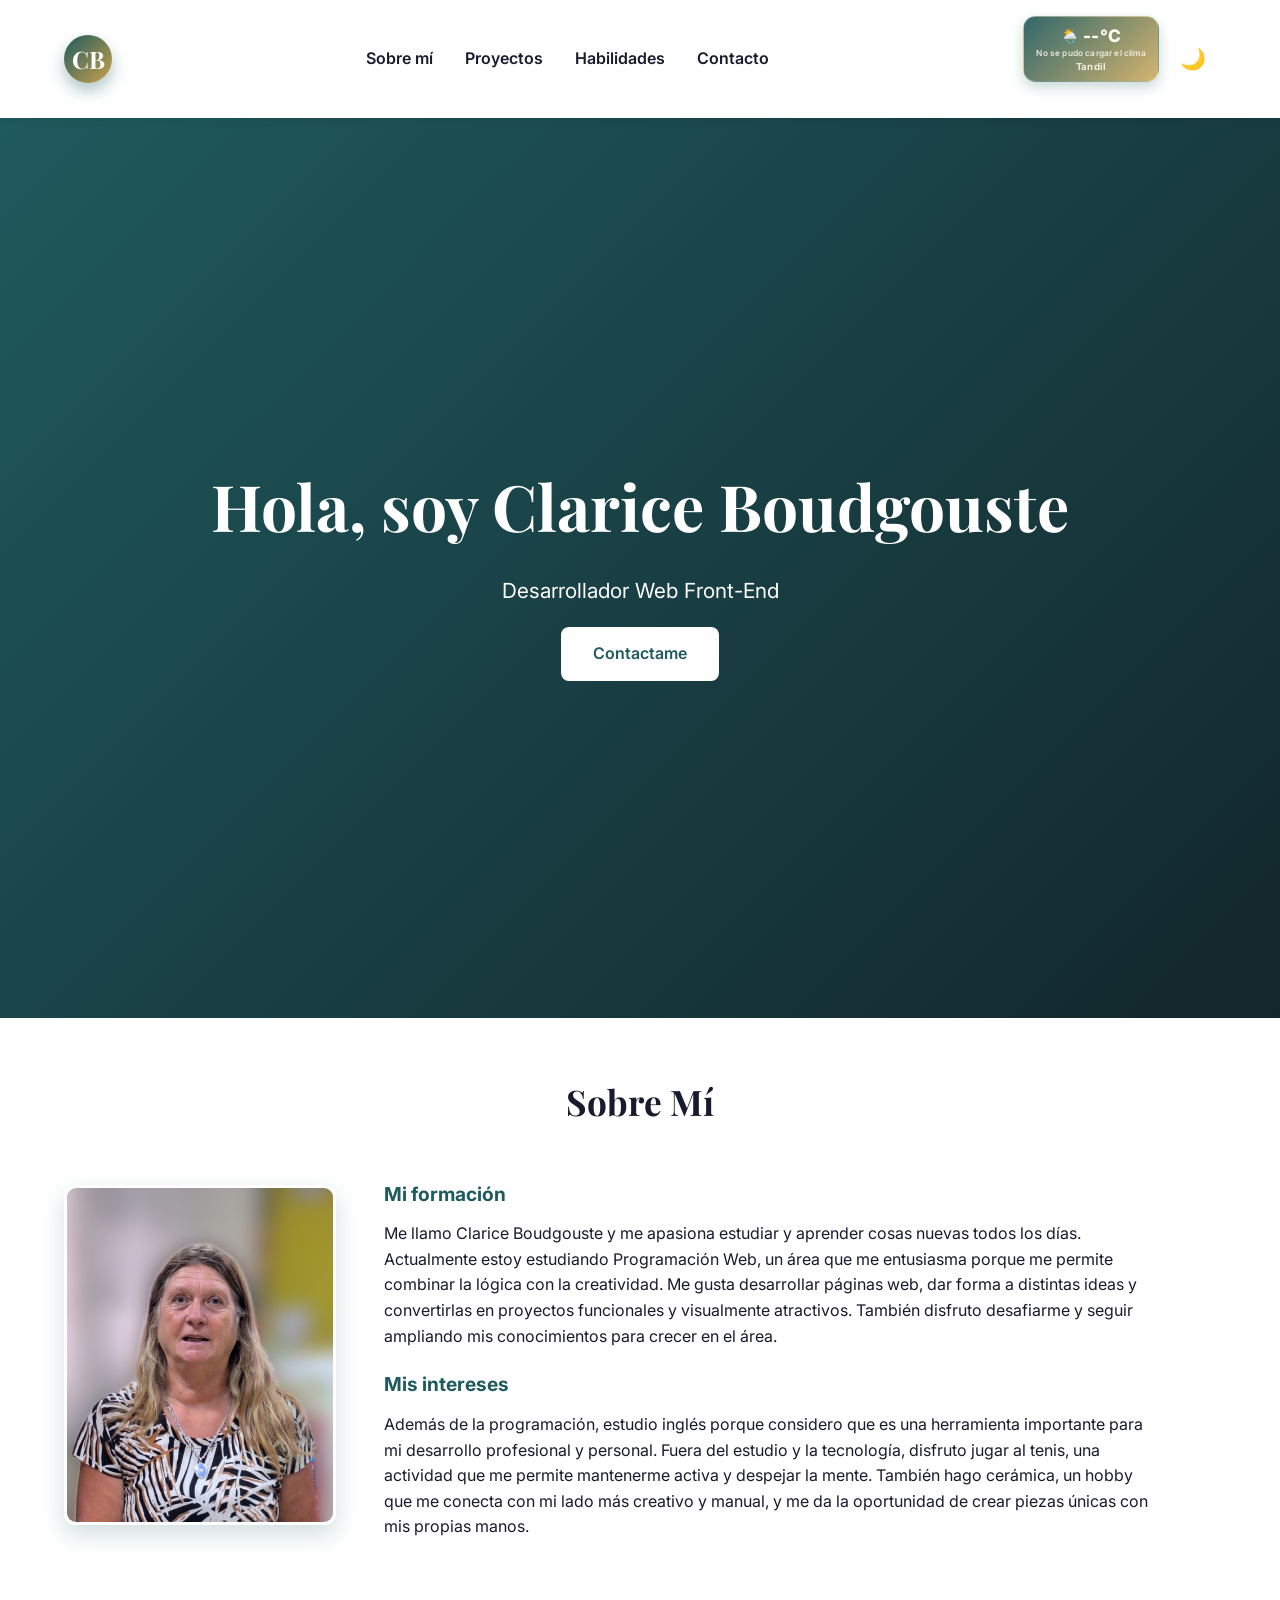
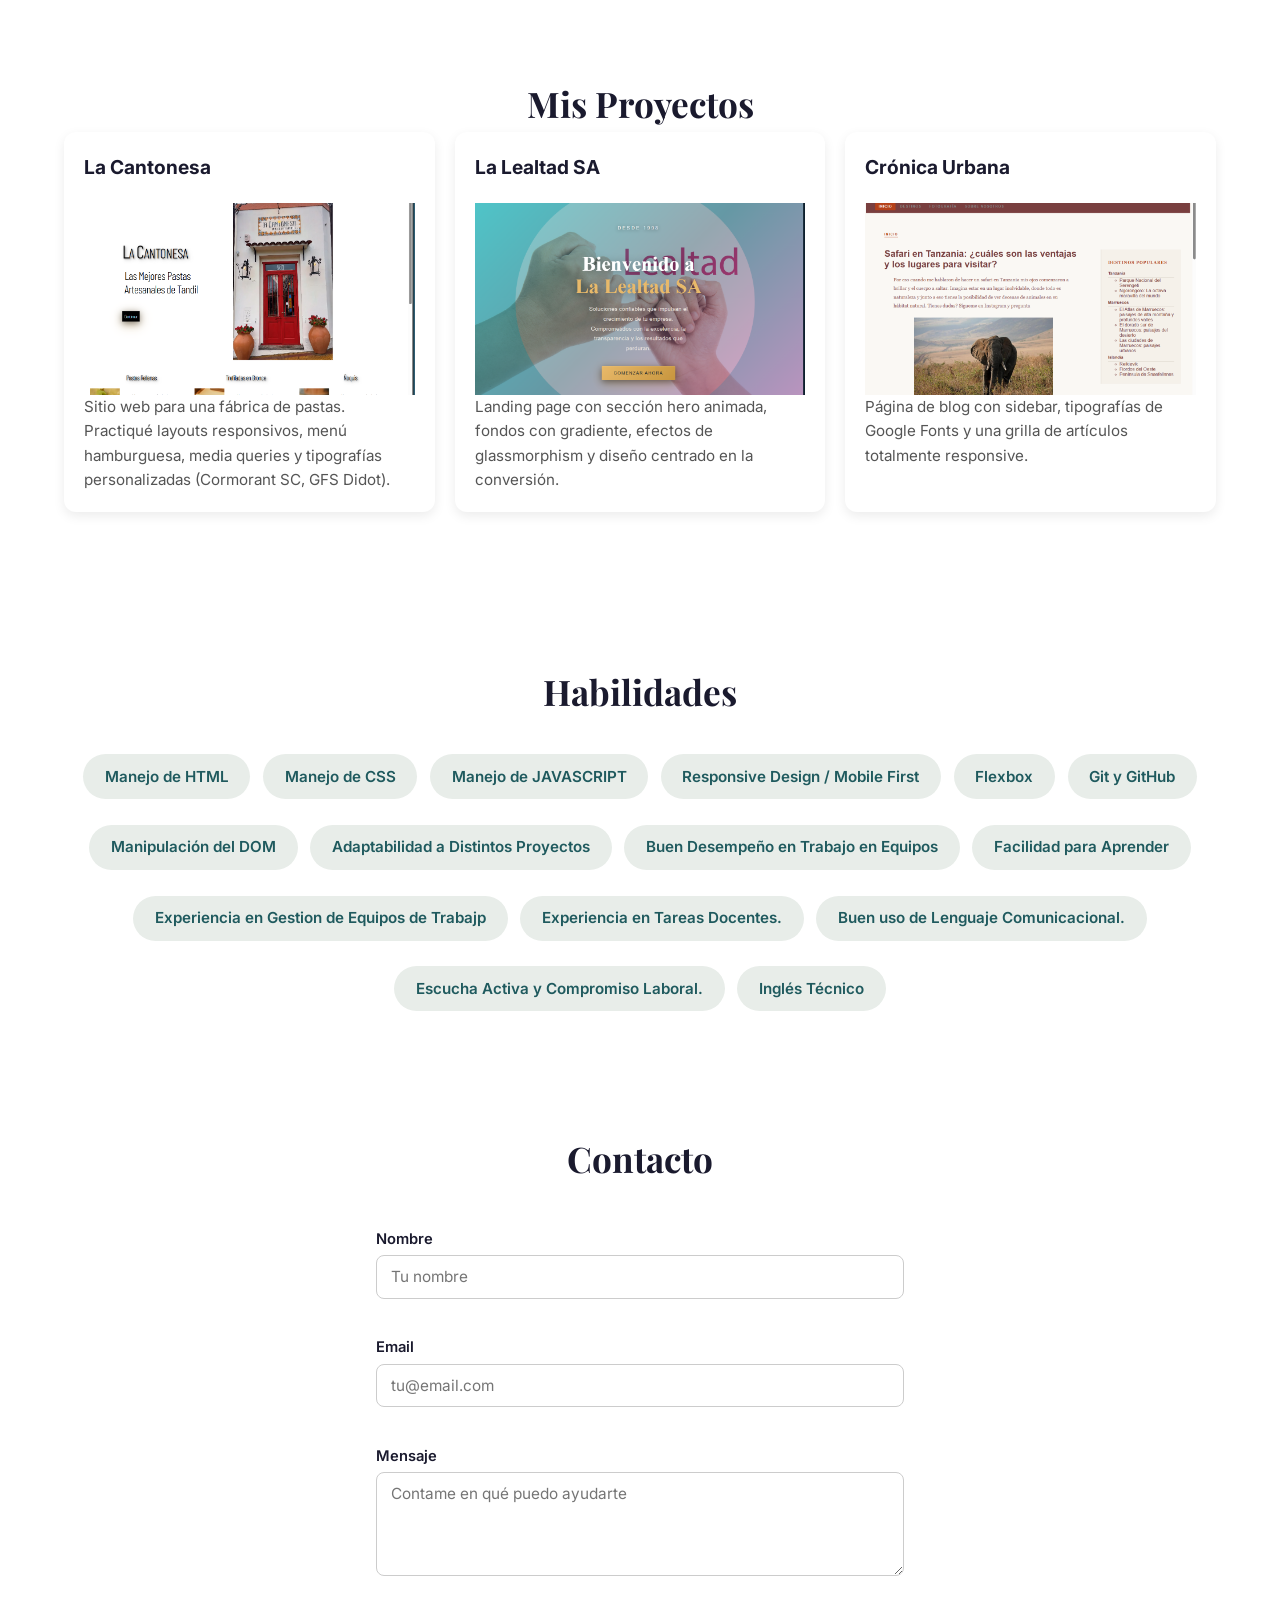
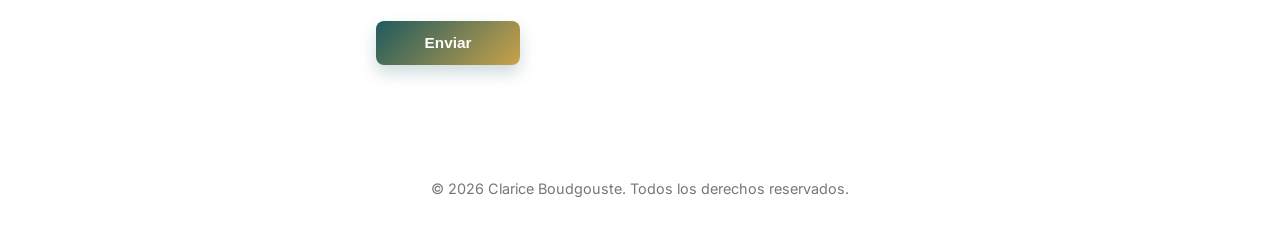
==== commit ed565a66: "version con correciones de ia" ====
--- a/index.html
+++ b/index.html
@@ -7,19 +7,22 @@
   <link rel="stylesheet" href="styles.css">
   <!-- Google Fonts -->
   <link rel="preconnect" href="https://fonts.googleapis.com">
-  <link href="https://fonts.googleapis.com/css2?family=INTER:wght@400;600;700&family=PLAYFAIR+DISPLAY:wght@700&display=swap" rel="stylesheet">
+  <link href="https://fonts.googleapis.com/css2?family=Inter:wght@400;600;700&family=Playfair+Display:wght@700&display=swap" rel="stylesheet">
 </head>
 <body>
   <header>
     <nav>
-      <a href="#" class="logo">Clarice Boudgouste</a>
+      <a href="#hero" class="logo">CB</a>
       <ul class="nav-links">
         <li><a href="#sobre-mi">Sobre mí</a></li>
         <li><a href="#proyectos">Proyectos</a></li>
         <li><a href="#habilidades">Habilidades</a></li>
         <li><a href="#contacto">Contacto</a></li>
       </ul>
-      <button id="toggle-tema">🌙</button>
+      <div class="nav-actions">
+        <div id="clima" class="clima-card" aria-live="polite">Cargando clima de Tandil...</div>
+        <button id="toggle-tema">🌙</button>
+      </div>
     </nav>
   </header>
 
@@ -27,7 +30,6 @@
     <section id="hero">
       <h1>Hola, soy Clarice Boudgouste</h1>
       <p>Desarrollador Web Front-End</p>
-      <div id="clima" class="clima-card" aria-live="polite">Cargando clima de Tandil...</div>
       <a href="#contacto" class="btn-cta">Contactame</a>
     </section>
 
@@ -36,11 +38,11 @@
       <div class="sobre-mi-contenido">
         <img id="foto" src="foto_persona_mejorada.jpg" alt="Foto Personal">
         <div class="sobre-mi-texto">
-          <p>Me llamo Clarice Boudgouste y soy una persona a la que le apasiona estudiar y aprender cosas nuevas todos los días. Actualmente estoy estudiando Programación Web, un área que me entusiasma profundamente porque me permite combinar la lógica con la creatividad. Me encanta desarrollar páginas web, dándole forma a ideas y convirtiéndolas en proyectos funcionales y visualmente atractivos. </p>
+          <h3>Mi formación</h3>
+          <p>Me llamo Clarice Boudgouste y me apasiona estudiar y aprender cosas nuevas todos los días. Actualmente estoy estudiando Programación Web, un área que me entusiasma porque me permite combinar la lógica con la creatividad. Me gusta desarrollar páginas web, dar forma a distintas ideas y convertirlas en proyectos funcionales y visualmente atractivos. También disfruto desafiarme y seguir ampliando mis conocimientos para crecer en el área.</p>
 
-          <p>Además de la programación, también me dedico al estudio del inglés, ya que considero que es una herramienta fundamental tanto para mi desarrollo profesional como personal. Me gusta desafiarme constantemente y seguir ampliando mis conocimientos en distintas áreas. </p>
-
-          <p>Fuera del mundo del estudio y la tecnología, disfruto de mis hobbies: el tenis, que me permite mantenerme activa y despejar la mente, y la cerámica, una actividad que me conecta con mi lado más creativo y manual, permitiéndome crear piezas únicas con mis propias manos.</p>
+          <h3>Mis intereses</h3>
+          <p>Además de la programación, estudio inglés porque considero que es una herramienta importante para mi desarrollo profesional y personal. Fuera del estudio y la tecnología, disfruto jugar al tenis, una actividad que me permite mantenerme activa y despejar la mente. También hago cerámica, un hobby que me conecta con mi lado más creativo y manual, y me da la oportunidad de crear piezas únicas con mis propias manos.</p>
         </div>
       </div>
     </section>
@@ -50,23 +52,19 @@
        <div class="proyectos-grid">
 
           <div class="tarjeta-proyecto">
-            <div class="tarjeta-proyecto-h3">
-              La Cantonesa
-          </div>
+            <h3 class="tarjeta-proyecto-h3">La Cantonesa</h3>
             <div class="tarjeta-proyecto-contenido">
               <div class="tarjeta-proyecto-img">
-                <img src="La Cantonesa.jpg" alt="Sitio web del restaurante La Cantonesa">
+                <img src="La Cantonesa.jpg" alt="Sitio web de la Fabrica de Pastas La Cantonesa">
               </div>
               <div class="tarjeta-proyecto-p">
-                Sitio web para un restaurante ficticio. Practiqué layouts responsivos, menú hamburguesa, media queries y tipografías personalizadas (Cormorant SC, GFS Didot).
+                Sitio web para una fábrica de pastas. Practiqué layouts responsivos, menú hamburguesa, media queries y tipografías personalizadas (Cormorant SC, GFS Didot).
               </div>
             </div>
           </div>
 
           <div class="tarjeta-proyecto">
-            <div class="tarjeta-proyecto-h3">
-              La Lealtad SA
-            </div>
+            <h3 class="tarjeta-proyecto-h3">La Lealtad SA</h3>
             <div class="tarjeta-proyecto-contenido">
               <div class="tarjeta-proyecto-img">
                 <img src="La lealtad.jpg" alt="Landing page La Lealtad SA">
@@ -78,9 +76,7 @@
           </div>
 
           <div class="tarjeta-proyecto">
-            <div class="tarjeta-proyecto-h3">
-              Crónica Urbana
-            </div>
+            <h3 class="tarjeta-proyecto-h3">Crónica Urbana</h3>
             <div class="tarjeta-proyecto-contenido">
               <div class="tarjeta-proyecto-img">
                 <img src="blog.jpg" alt="Blog Crónica Urbana">
--- a/styles.css
+++ b/styles.css
@@ -3,6 +3,11 @@
    ============================================ */
 * {
   box-sizing: border-box;
+}
+
+html {
+  scroll-behavior: smooth;
+  scroll-padding-top: 2.2rem;
 }
 
 body {
@@ -30,9 +35,10 @@
 }
 
 section {
-  padding: 5rem 1.5rem;
+  padding: 3.5rem 1.5rem 5rem;
   max-width: 75rem;
   margin: 0 auto;
+  scroll-margin-top: 2.2rem;
 }
 
 section h2 {
@@ -44,6 +50,11 @@
 #proyectos h2,
 #habilidades h2 {
   margin-bottom: 0;
+}
+
+#habilidades {
+  padding-top: 4.5rem;
+  padding-bottom: 4rem;
 }
 
 footer {
@@ -92,6 +103,7 @@
 }
 
 .logo:hover {
+  animation:none;
   transform: scale(1.08) rotate(-4deg);
   box-shadow: 0 0.85rem 1.5rem rgba(31, 90, 94, 0.45);
 }
@@ -205,50 +217,63 @@
 
 .clima-card {
   display: inline-flex;
+  flex-direction: column;
   align-items: center;
   justify-content: center;
-  gap: 0.2rem;
-  padding: 0.3rem 0.55rem;
-  border-radius: 999px;
-  background: linear-gradient(135deg, rgba(201, 162, 75, 0.22), rgba(31, 90, 94, 0.12));
-  border: 1px solid rgba(201, 162, 75, 0.35);
-  color: #173d3f;
+  gap: 0.14rem;
+  padding: 0.55rem 0.75rem;
+  min-height: 3.6rem;
+  min-width: 7.4rem;
+  border-radius: 0.8rem;
+  background: linear-gradient(135deg, rgba(31, 90, 94, 0.92), rgba(201, 162, 75, 0.8));
+  border: 1px solid rgba(255, 255, 255, 0.25);
+  color: #fffaf1;
   font-weight: 700;
-  font-size: 0.68rem;
+  font-size: 0.72rem;
+  line-height: 1.2;
+  box-shadow: 0 0.35rem 0.8rem rgba(31, 90, 94, 0.24);
+  opacity: 1;
+  text-align: center;
+  backdrop-filter: blur(2px);
+  margin: 0 auto 1.25rem;
+}
+
+.clima-linea-principal {
+  display: flex;
+  align-items: center;
+  justify-content: center;
+  gap: 0.25rem;
+}
+
+.clima-emoji {
+  font-size: 0.9rem;
   line-height: 1;
-  white-space: nowrap;
-  box-shadow: 0 0.2rem 0.45rem rgba(31, 90, 94, 0.12);
-  opacity: 0;
-  animation: aparecer 0.8s ease-out forwards;
-  animation-delay: 0.7s;
-}
-
-.clima-emoji {
-  font-size: 0.8rem;
-  line-height: 1;
 }
 
 .clima-temp {
-  font-size: 0.68rem;
+  font-size: 1.08rem;
+  font-weight: 800;
+  letter-spacing: 0.02em;
 }
 
 .clima-ciudad {
-  font-size: 0.58rem;
+  font-size: 0.6rem;
+  opacity: 0.88;
+  letter-spacing: 0.03em;
+}
+
+.clima-texto {
+  font-size: 0.52rem;
+  font-weight: 600;
   opacity: 0.85;
-  letter-spacing: 0.03em;
-}
-
-.clima-emoji {
-  font-size: 0.8rem;
-  line-height: 1;
-}
-
-#hero .clima-card {
-  display: none;
-}
-
-section:not(#hero) .clima-card {
-  display: inline-flex !important;
+  letter-spacing: 0.02em;
+  line-height: 1.2;
+}
+
+.clima-hora {
+  font-size: 0.55rem;
+  font-weight: 400;
+  opacity: 0.78;
 }
 
 .btn-cta {
@@ -282,27 +307,41 @@
 }
 
 .sobre-mi-contenido {
-  display: flex;
-  flex-wrap: wrap;
-  align-items: flex-start;
+  display: grid;
+  grid-template-columns: minmax(13rem, 17rem) minmax(0, 1fr);
+  align-items: center;
   justify-content: center;
-  gap: 2.5rem;
+  gap: 3rem;
   text-align: left;
   width: 100%;
 }
 
 #foto {
-  width: 20%;
-  min-width: 12rem;
+  display: block;
+  width: 100%;
+  aspect-ratio: 4 / 5;
+  object-fit: cover;
   border-radius: 0.75rem;
-  flex-shrink: 0;
+  border: 0.2rem solid #fff;
+  box-shadow: 0 0.6rem 1.5rem rgba(31, 90, 94, 0.2);
 }
 
 .sobre-mi-texto {
-  flex: 1 1 20rem;
+  width: 100%;
+  max-width: 48rem;
   display: flex;
   flex-direction: column;
-  gap: 1rem;
+  gap: 0.75rem;
+}
+
+.sobre-mi-texto h3 {
+  margin: 0.5rem 0 0;
+  color: #1F5A5E;
+  font-size: 1.2rem;
+}
+
+body.dark-mode .sobre-mi-texto h3 {
+  color: #f1c96a;
 }
 /* ============================================
    PROYECTOS (Flexbox wrap)
@@ -348,6 +387,7 @@
 }
 
 .tarjeta-proyecto-h3 {
+  margin: 0;
   font-size: 1.2rem;
   font-weight: 700;
   padding: 1.25rem 1.25rem 0;
@@ -365,13 +405,14 @@
   display: flex;
   flex-wrap: wrap;
   justify-content: center;
-  row-gap: 1.5rem;     /* separación vertical, entre líneas */
-  column-gap: 0.75rem; /* separación horizontal, entre tags */
+  row-gap: 1.6rem;
+  column-gap: 0.8rem;
+  margin-top: 2.1rem;
 }
 
 .tag {
   display: inline-block;
-  padding: 0.5rem 1.2rem;
+  padding: 0.65rem 1.35rem;
   border-radius: 2rem;
   background: #E8EDE9;
   color: #1F5A5E;
@@ -390,29 +431,30 @@
    CONTACTO (Formulario)
    ============================================ */
 #contacto {
-  max-width: 40rem;
+  max-width: 36rem;
+  padding-top: 3.5rem;
 }
 
 #form-contacto {
   display: flex;
   flex-direction: column;
-  gap: 1.25rem;
+  gap: 0.9rem;
 }
 
 #form-contacto label {
-  font-size: 0.95rem;
+  font-size: 0.92rem;
   font-weight: 600;
-  margin-bottom: 0.4rem;
+  margin-bottom: 0.25rem;
   display: block;
 }
 
 #form-contacto input,
 #form-contacto textarea {
   width: 100%;
-  padding: 0.8rem 1rem;
+  padding: 0.7rem 0.85rem;
   border: 0.0625rem solid #ccc;
   border-radius: 0.5rem;
-  font-size: 1rem;
+  font-size: 0.96rem;
   font-family: inherit;
   outline: none;
   transition: border-color 0.3s ease, box-shadow 0.3s ease;
@@ -420,7 +462,7 @@
 
 #form-contacto textarea {
   resize: vertical;
-  min-height: 8rem;
+  min-height: 6.5rem;
 }
 
 #form-contacto input:focus,
@@ -430,19 +472,24 @@
 }
 
 #form-contacto button {
-  padding: 0.9rem;
+  padding: 0.8rem 1rem;
   border: none;
   border-radius: 0.5rem;
-  background: #1F5A5E;
+  background: linear-gradient(135deg, #1F5A5E, #C9A24B);
   color: #ffffff;
-  font-size: 1rem;
+  font-size: 0.96rem;
   font-weight: 600;
   cursor: pointer;
-  transition: background 0.3s ease;
+  transition: transform 0.3s ease, box-shadow 0.3s ease, filter 0.3s ease;
+  width: fit-content;
+  min-width: 9rem;
+  box-shadow: 0 0.5rem 1rem rgba(31, 90, 94, 0.22);
 }
 
 #form-contacto button:hover {
-  background: #163E41;
+  transform: translateY(-0.1rem);
+  filter: brightness(1.04);
+  box-shadow: 0 0.65rem 1.2rem rgba(31, 90, 94, 0.28);
 }
 
 .error-mensaje {
@@ -464,10 +511,11 @@
   margin-top: 0.5rem;
   padding: 0.9rem 1rem;
   border-radius: 0.5rem;
-  background: #E4F3E8;
-  color: #1F5A5E;
+  background: linear-gradient(135deg, rgba(31, 90, 94, 0.95), rgba(201, 162, 75, 0.9));
+  color: #ffffff;
   font-weight: 600;
   text-align: center;
+  box-shadow: 0 0.5rem 1rem rgba(31, 90, 94, 0.18);
 }
 
 .exito-mensaje.visible {
@@ -476,70 +524,100 @@
 }
 
 body.dark-mode .exito-mensaje {
-  background: #1E3B32;
-  color: #C9A24B;
+  background: linear-gradient(135deg, rgba(31, 90, 94, 0.95), rgba(201, 162, 75, 0.9));
+  color: #fffaf1;
 }
 
 /* ============================================
    MODO OSCURO
    ============================================ */
 body.dark-mode {
-  background: #12262B;
-  color: #e0e0e0;
+  background: linear-gradient(180deg, #0d1b1f 0%, #122b2f 100%);
+  color: #edf4f2;
 }
 
 body.dark-mode header {
-  background: #16302F;
-  box-shadow: 0 0.125rem 0.5rem rgba(0, 0, 0, 0.4);
+  background: rgba(19, 44, 48, 0.94);
+  backdrop-filter: blur(10px);
+  box-shadow: 0 0.125rem 0.75rem rgba(0, 0, 0, 0.35);
 }
 
 body.dark-mode .logo {
-  color: #e0e0e0;
+  color: #f7f4ee;
+  box-shadow: 0 0.7rem 1.4rem rgba(201, 162, 75, 0.3);
 }
 
 body.dark-mode .nav-links a {
-  color: #e0e0e0;
+  color: #edf4f2;
+}
+
+body.dark-mode .nav-links a:hover {
+  color: #f1c96a;
+}
+
+body.dark-mode #toggle-tema {
+  background: rgba(255, 255, 255, 0.04);
+  border: 1px solid rgba(255, 255, 255, 0.08);
+  color: #f5d88f;
 }
 
 body.dark-mode #toggle-tema:hover {
-  background: rgba(255, 255, 255, 0.1);
+  background: rgba(201, 162, 75, 0.12);
 }
 
 body.dark-mode .tarjeta-proyecto {
   background: #16302F;
   color: #e0e0e0;
+  box-shadow: 0 0.5rem 1.2rem rgba(0, 0, 0, 0.25);
 }
 
 body.dark-mode .tarjeta-proyecto p {
-  color: #b0b0b0;
+  color: #c7d6d5;
 }
 
 body.dark-mode .tag {
-  background: #16302F;
-  color: #C9A24B;
+  background: rgba(22, 48, 47, 0.9);
+  color: #f1c96a;
+  border: 1px solid rgba(241, 201, 106, 0.25);
 }
 
 body.dark-mode .clima-card {
-  background: rgba(201, 162, 75, 0.12);
-  border-color: rgba(201, 162, 75, 0.35);
-  color: #f0f0f0;
+  background: linear-gradient(135deg, rgba(31, 90, 94, 0.95), rgba(201, 162, 75, 0.78));
+  border-color: rgba(255, 255, 255, 0.2);
+  color: #fffaf1;
+  box-shadow: 0 0.35rem 0.8rem rgba(31, 90, 94, 0.3);
+}
+
+body.dark-mode .clima-texto,
+body.dark-mode .clima-ciudad {
+  color: #fffaf1;
 }
 
 body.dark-mode input,
 body.dark-mode textarea {
-  background: #16302F;
-  color: #e0e0e0;
-  border-color: #444;
+  background: rgba(22, 48, 47, 0.9);
+  color: #eef4f4;
+  border-color: rgba(255, 255, 255, 0.12);
 }
 
 body.dark-mode input:focus,
 body.dark-mode textarea:focus {
-  border-color: #C9A24B;
-  box-shadow: 0 0 0 0.2rem rgba(201, 162, 75, 0.25);
+  border-color: #f1c96a;
+  box-shadow: 0 0 0 0.2rem rgba(241, 201, 106, 0.2);
+}
+
+body.dark-mode #form-contacto button {
+  background: linear-gradient(135deg, #1F5A5E, #C9A24B);
+  color: #fffaf0;
+}
+
+body.dark-mode .exito-mensaje {
+  background: rgba(25, 68, 61, 0.8);
+  color: #f7d98a;
 }
 
 body.dark-mode footer {
-  color: #999;
+  color: #afc2c0;
 }
 
 /* ============================================
@@ -550,6 +628,21 @@
 @media (max-width: 768px) {
   nav {
     flex-wrap: wrap;
+  }
+
+  section {
+    scroll-margin-top: 15rem;
+  }
+
+  .sobre-mi-contenido {
+    grid-template-columns: 1fr;
+    justify-items: center;
+    text-align: center;
+    gap: 1.5rem;
+  }
+
+  #foto {
+    width: min(65%, 17rem);
   }
 
   .nav-links {
@@ -589,13 +682,14 @@
   }
 
   .sobre-mi-contenido {
-    flex-direction: column;
-    align-items: center;
+    grid-template-columns: 1fr;
+    justify-items: center;
     text-align: center;
+    gap: 1.5rem;
   }
 
   #foto {
-    width: 50%;
+    width: min(65%, 17rem);
   }
 
   #contacto {
